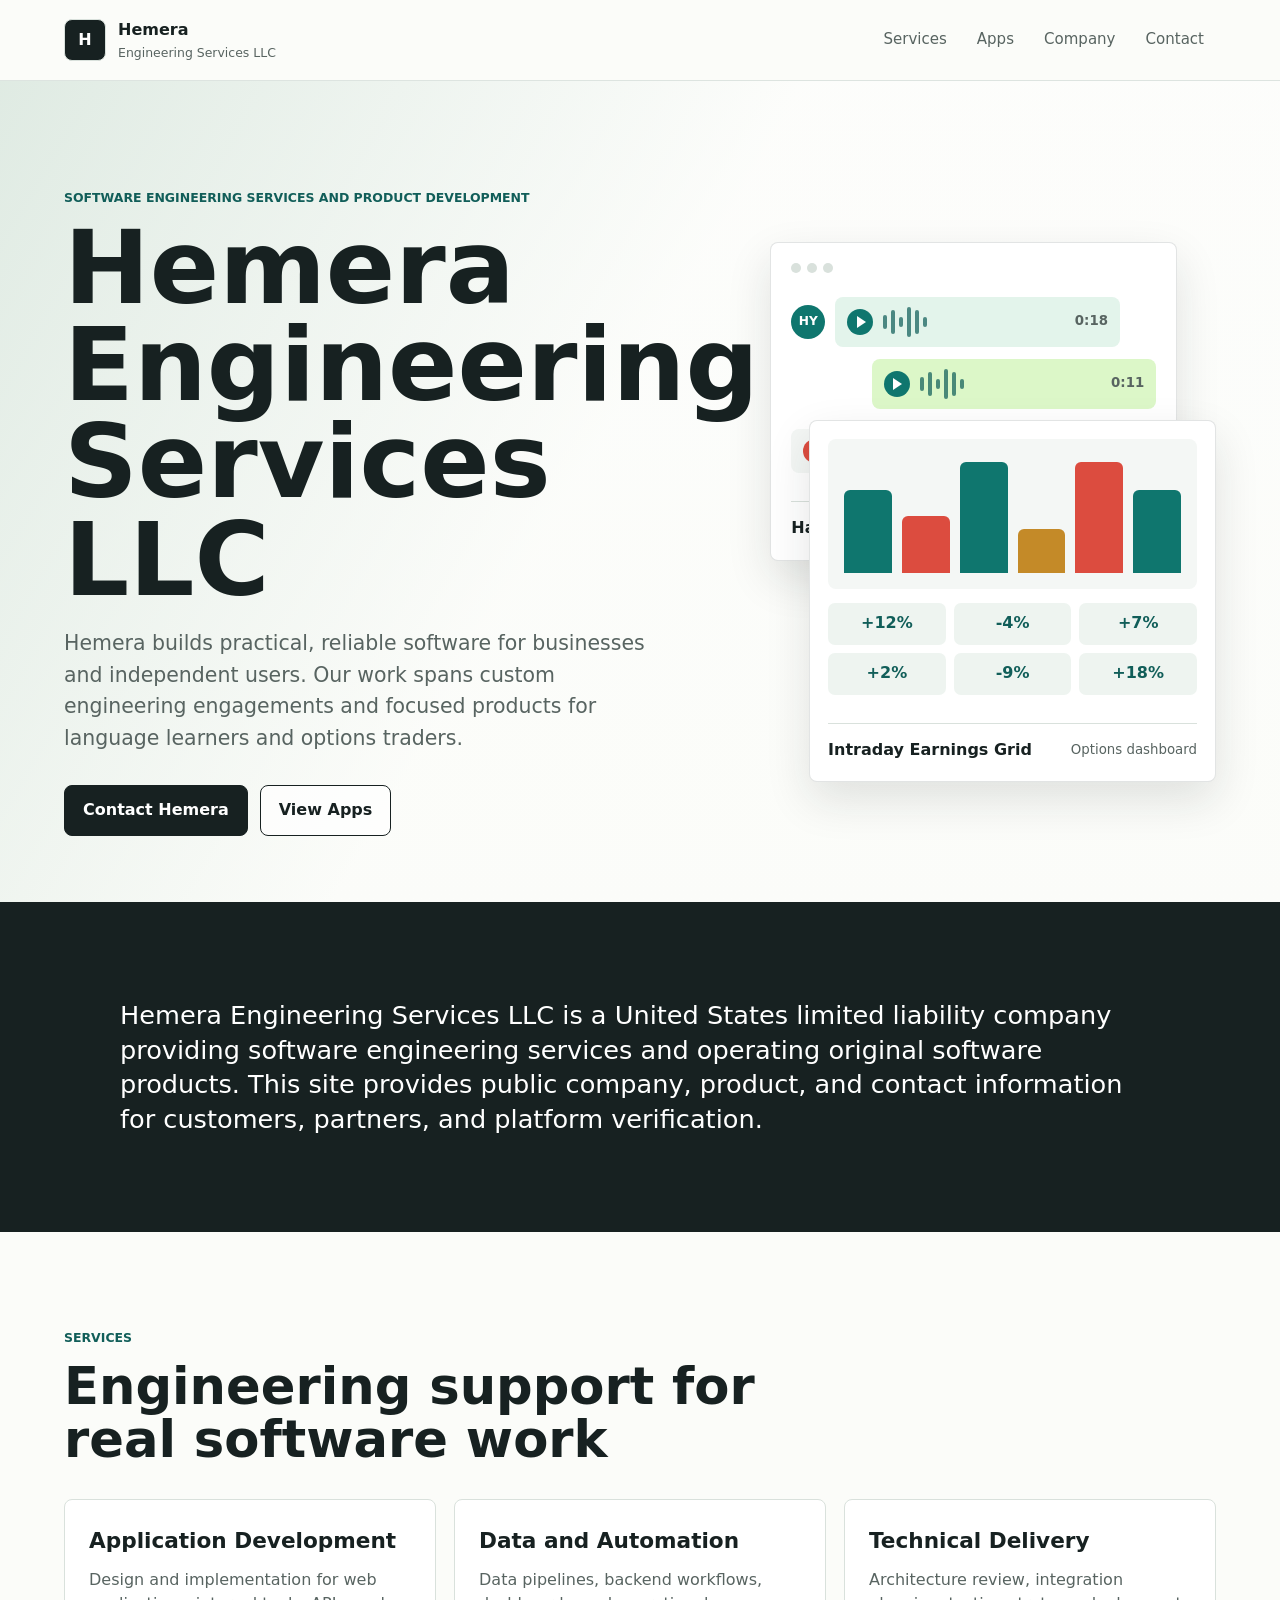
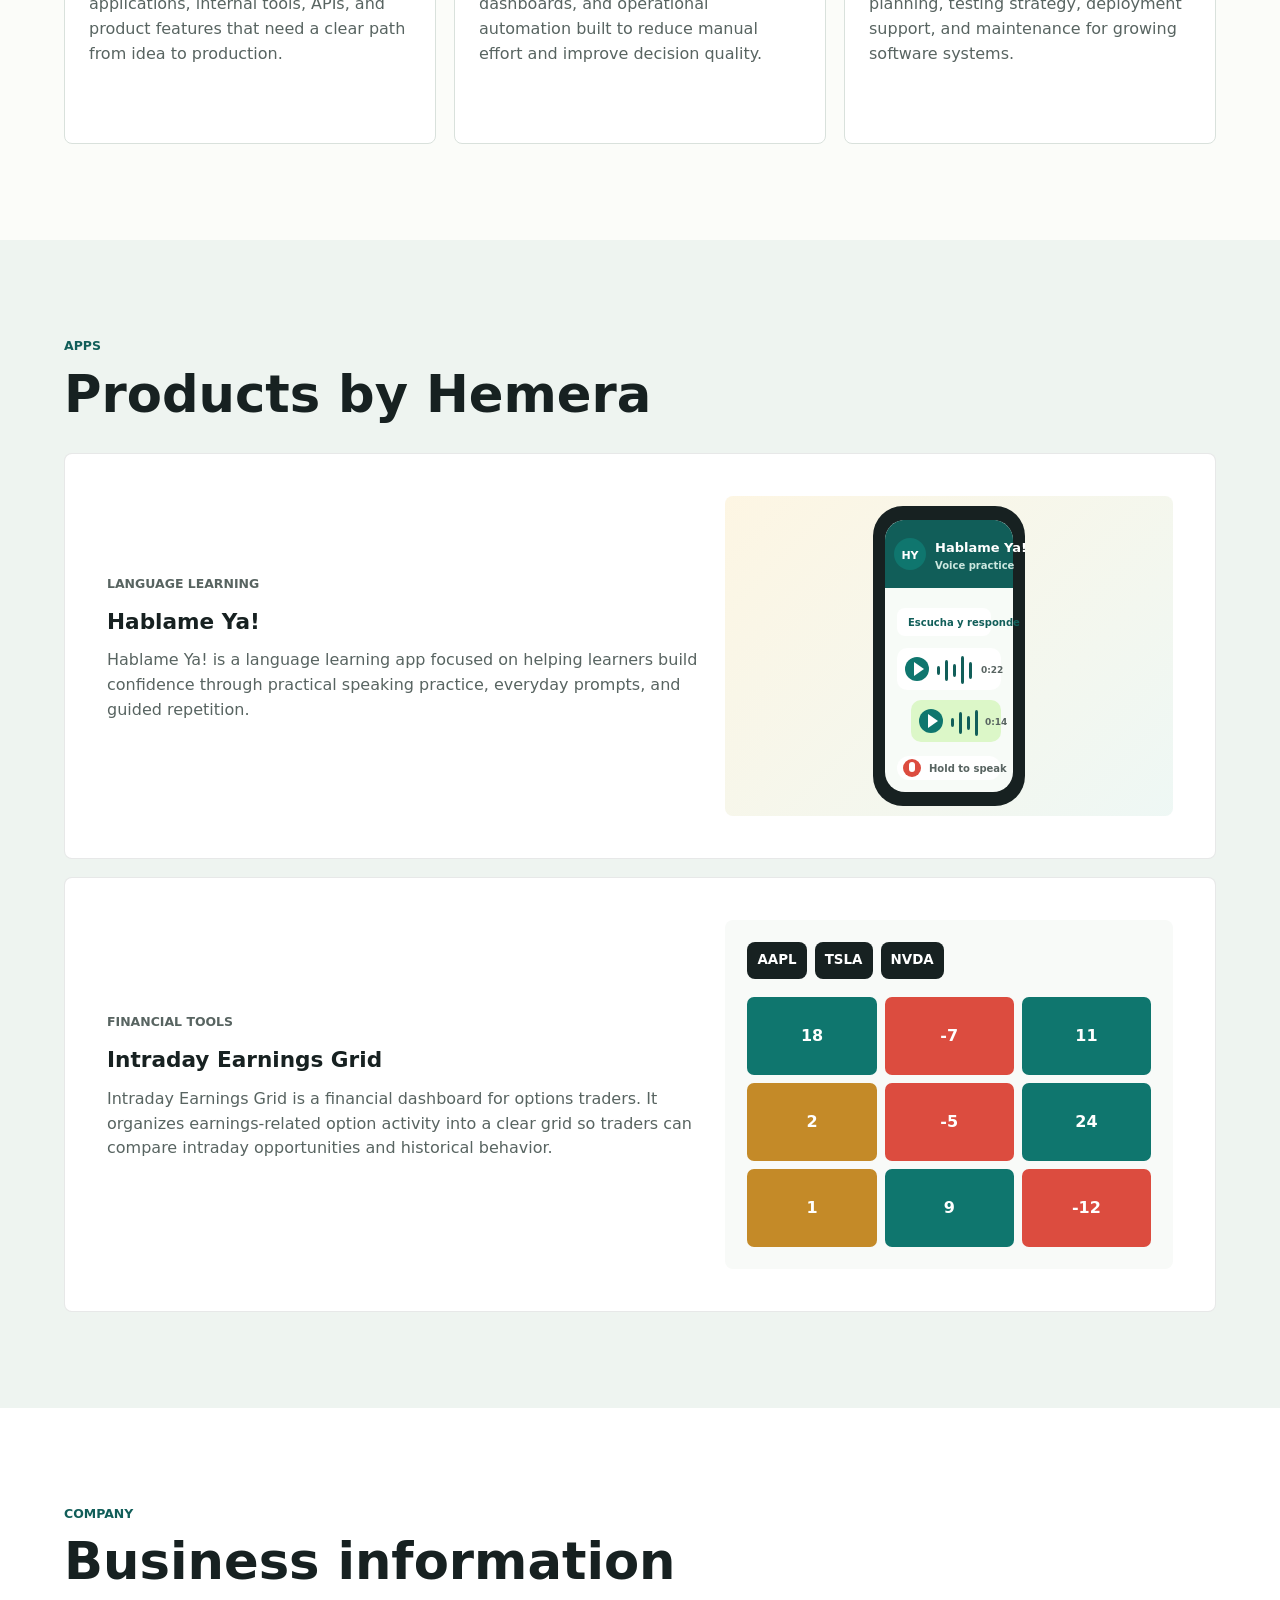
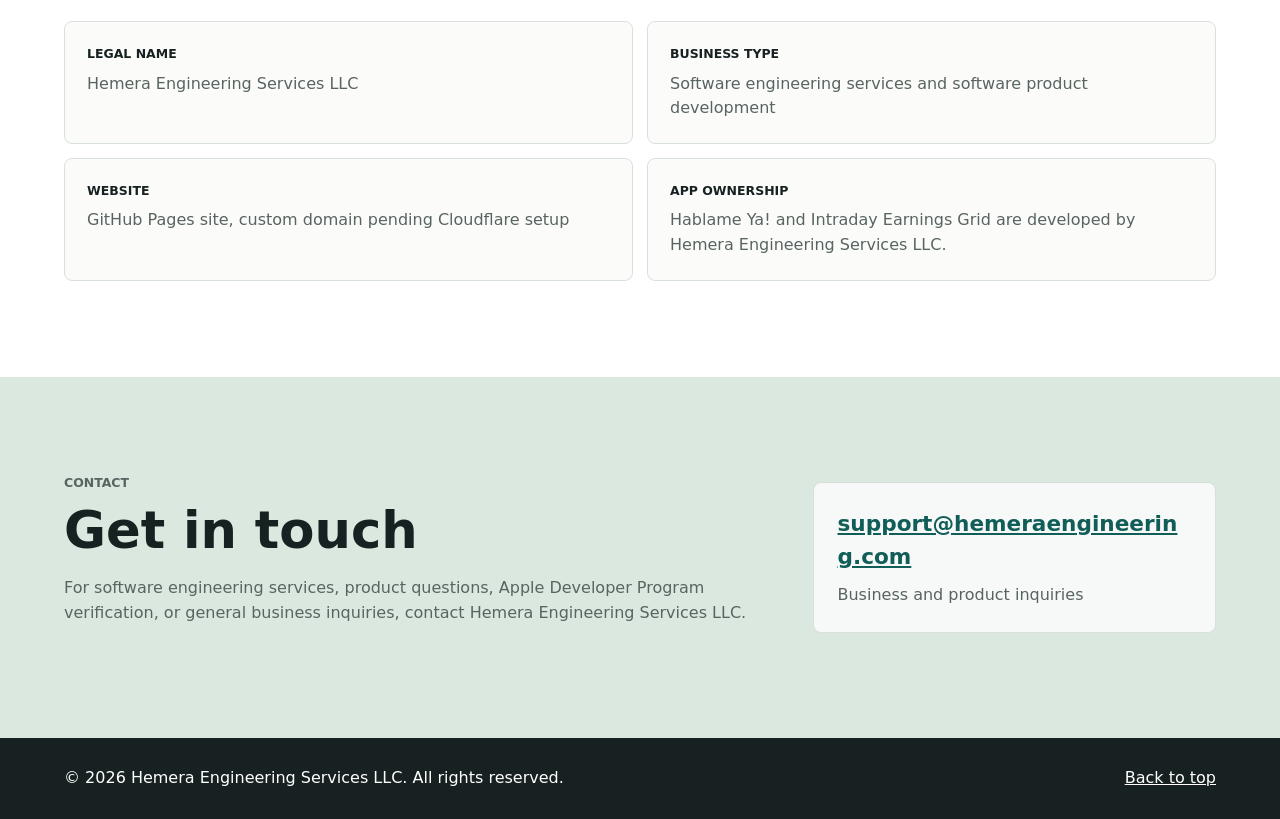
==== index.html @ 2da318c4 "svg" ====
<!doctype html>
<html lang="en">
  <head>
    <meta charset="utf-8">
    <meta name="viewport" content="width=device-width, initial-scale=1">
    <title>Hemera Engineering Services LLC</title>
    <meta
      name="description"
      content="Hemera Engineering Services LLC provides software engineering services and builds Hablame Ya! and Intraday Earnings Grid."
    >
    <link rel="stylesheet" href="styles.css">
  </head>
  <body>
    <header class="site-header">
      <a class="brand" href="#top" aria-label="Hemera Engineering Services LLC home">
        <span class="brand-mark" aria-hidden="true">H</span>
        <span>
          <strong>Hemera</strong>
          <small>Engineering Services LLC</small>
        </span>
      </a>
      <nav aria-label="Primary navigation">
        <a href="#services">Services</a>
        <a href="#apps">Apps</a>
        <a href="#company">Company</a>
        <a href="#contact">Contact</a>
      </nav>
    </header>

    <main id="top">
      <section class="hero" aria-labelledby="hero-title">
        <div class="hero-copy">
          <p class="eyebrow">Software engineering services and product development</p>
          <h1 id="hero-title">Hemera Engineering Services LLC</h1>
          <p class="hero-lede">
            Hemera builds practical, reliable software for businesses and independent users.
            Our work spans custom engineering engagements and focused products for language
            learners and options traders.
          </p>
          <div class="hero-actions">
            <a class="button primary" href="#contact">Contact Hemera</a>
            <a class="button secondary" href="#apps">View Apps</a>
          </div>
        </div>

        <div class="hero-visual" aria-label="Product interface previews">
          <div class="device language-preview">
            <div class="device-bar">
              <span></span>
              <span></span>
              <span></span>
            </div>
            <div class="voice-thread">
              <div class="voice-row coach">
                <span class="avatar">HY</span>
                <div class="voice-bubble">
                  <span class="play-dot"></span>
                  <span class="waveform">
                    <i></i><i></i><i></i><i></i><i></i><i></i>
                  </span>
                  <small>0:18</small>
                </div>
              </div>
              <div class="voice-row learner">
                <div class="voice-bubble">
                  <span class="play-dot"></span>
                  <span class="waveform">
                    <i></i><i></i><i></i><i></i><i></i><i></i>
                  </span>
                  <small>0:11</small>
                </div>
              </div>
              <div class="recording-bar">
                <span class="mic-dot"></span>
                <span>Practicing response</span>
                <strong>00:07</strong>
              </div>
            </div>
            <div class="progress-strip">
              <strong>Hablame Ya!</strong>
              <small>Spanish speaking practice</small>
            </div>
          </div>
          <div class="device market-preview">
            <div class="chart-grid">
              <span class="up"></span>
              <span class="down"></span>
              <span class="up tall"></span>
              <span class="flat"></span>
              <span class="down tall"></span>
              <span class="up"></span>
            </div>
            <div class="matrix">
              <span>+12%</span>
              <span>-4%</span>
              <span>+7%</span>
              <span>+2%</span>
              <span>-9%</span>
              <span>+18%</span>
            </div>
            <div class="progress-strip">
              <strong>Intraday Earnings Grid</strong>
              <small>Options dashboard</small>
            </div>
          </div>
        </div>
      </section>

      <section class="section intro-band" aria-label="Company summary">
        <p>
          Hemera Engineering Services LLC is a United States limited liability company
          providing software engineering services and operating original software products.
          This site provides public company, product, and contact information for customers,
          partners, and platform verification.
        </p>
      </section>

      <section class="section" id="services" aria-labelledby="services-title">
        <div class="section-heading">
          <p class="eyebrow">Services</p>
          <h2 id="services-title">Engineering support for real software work</h2>
        </div>
        <div class="service-grid">
          <article>
            <h3>Application Development</h3>
            <p>
              Design and implementation for web applications, internal tools, APIs, and
              product features that need a clear path from idea to production.
            </p>
          </article>
          <article>
            <h3>Data and Automation</h3>
            <p>
              Data pipelines, backend workflows, dashboards, and operational automation
              built to reduce manual effort and improve decision quality.
            </p>
          </article>
          <article>
            <h3>Technical Delivery</h3>
            <p>
              Architecture review, integration planning, testing strategy, deployment
              support, and maintenance for growing software systems.
            </p>
          </article>
        </div>
      </section>

      <section class="section apps-section" id="apps" aria-labelledby="apps-title">
        <div class="section-heading">
          <p class="eyebrow">Apps</p>
          <h2 id="apps-title">Products by Hemera</h2>
        </div>

        <div class="app-list">
          <article class="app-panel">
            <div>
              <p class="app-kicker">Language Learning</p>
              <h3>Hablame Ya!</h3>
              <p>
                Hablame Ya! is a language learning app focused on helping learners build
                confidence through practical speaking practice, everyday prompts, and
                guided repetition.
              </p>
            </div>
            <div class="app-shot language-shot" aria-hidden="true">
              <svg class="voice-chat-illustration" viewBox="0 0 260 320" aria-hidden="true">
                <rect x="54" y="10" width="152" height="300" rx="30" fill="#172121"></rect>
                <rect x="66" y="24" width="128" height="272" rx="20" fill="#f7fbf7"></rect>
                <path d="M66 44c0-11 9-20 20-20h88c11 0 20 9 20 20v48H66V44z" fill="#115e59"></path>
                <circle cx="91" cy="58" r="16" fill="#0f766e"></circle>
                <text x="91" y="63" text-anchor="middle" fill="#fff" font-size="11" font-weight="800">HY</text>
                <text x="116" y="56" fill="#fff" font-size="13" font-weight="800">Hablame Ya!</text>
                <text x="116" y="73" fill="#cce7df" font-size="10" font-weight="700">Voice practice</text>

                <rect x="78" y="112" width="94" height="28" rx="8" fill="#fff"></rect>
                <text x="89" y="130" fill="#115e59" font-size="10" font-weight="800">Escucha y responde</text>

                <rect x="78" y="152" width="104" height="42" rx="10" fill="#fff"></rect>
                <circle cx="98" cy="173" r="12" fill="#0f766e"></circle>
                <path d="M95 166l10 7-10 7z" fill="#fff"></path>
                <rect x="118" y="170" width="3" height="9" rx="2" fill="#115e59"></rect>
                <rect x="126" y="164" width="3" height="21" rx="2" fill="#115e59"></rect>
                <rect x="134" y="168" width="3" height="13" rx="2" fill="#115e59"></rect>
                <rect x="142" y="160" width="3" height="28" rx="2" fill="#115e59"></rect>
                <rect x="150" y="166" width="3" height="17" rx="2" fill="#115e59"></rect>
                <text x="162" y="177" fill="#586461" font-size="9" font-weight="800">0:22</text>

                <rect x="92" y="204" width="90" height="42" rx="10" fill="#dcf7c8"></rect>
                <circle cx="112" cy="225" r="12" fill="#0f766e"></circle>
                <path d="M109 218l10 7-10 7z" fill="#fff"></path>
                <rect x="132" y="222" width="3" height="9" rx="2" fill="#115e59"></rect>
                <rect x="140" y="216" width="3" height="22" rx="2" fill="#115e59"></rect>
                <rect x="148" y="220" width="3" height="14" rx="2" fill="#115e59"></rect>
                <rect x="156" y="214" width="3" height="26" rx="2" fill="#115e59"></rect>
                <text x="166" y="229" fill="#586461" font-size="9" font-weight="800">0:14</text>

                <rect x="78" y="260" width="104" height="24" rx="12" fill="#fff"></rect>
                <circle cx="93" cy="272" r="9" fill="#dc4c3f"></circle>
                <rect x="90" y="266" width="6" height="10" rx="3" fill="#fff"></rect>
                <text x="110" y="276" fill="#586461" font-size="10" font-weight="800">Hold to speak</text>
              </svg>
            </div>
          </article>

          <article class="app-panel">
            <div>
              <p class="app-kicker">Financial Tools</p>
              <h3>Intraday Earnings Grid</h3>
              <p>
                Intraday Earnings Grid is a financial dashboard for options traders. It
                organizes earnings-related option activity into a clear grid so traders can
                compare intraday opportunities and historical behavior.
              </p>
            </div>
            <div class="app-shot dashboard-shot" aria-hidden="true">
              <div class="dash-toolbar">
                <span>AAPL</span>
                <span>TSLA</span>
                <span>NVDA</span>
              </div>
              <div class="heatmap">
                <span class="gain">18</span>
                <span class="loss">-7</span>
                <span class="gain">11</span>
                <span class="flat">2</span>
                <span class="loss">-5</span>
                <span class="gain">24</span>
                <span class="flat">1</span>
                <span class="gain">9</span>
                <span class="loss">-12</span>
              </div>
            </div>
          </article>
        </div>
      </section>

      <section class="section company-section" id="company" aria-labelledby="company-title">
        <div class="section-heading">
          <p class="eyebrow">Company</p>
          <h2 id="company-title">Business information</h2>
        </div>
        <dl class="company-facts">
          <div>
            <dt>Legal name</dt>
            <dd>Hemera Engineering Services LLC</dd>
          </div>
          <div>
            <dt>Business type</dt>
            <dd>Software engineering services and software product development</dd>
          </div>
          <div>
            <dt>Website</dt>
            <dd>GitHub Pages site, custom domain pending Cloudflare setup</dd>
          </div>
          <div>
            <dt>App ownership</dt>
            <dd>Hablame Ya! and Intraday Earnings Grid are developed by Hemera Engineering Services LLC.</dd>
          </div>
        </dl>
      </section>

      <section class="section contact-section" id="contact" aria-labelledby="contact-title">
        <div>
          <p class="eyebrow">Contact</p>
          <h2 id="contact-title">Get in touch</h2>
          <p>
            For software engineering services, product questions, Apple Developer Program
            verification, or general business inquiries, contact Hemera Engineering Services LLC.
          </p>
        </div>
        <address>
          <a href="mailto:support@hemeraengineering.com">support@hemeraengineering.com</a>
          <span>Business and product inquiries</span>
        </address>
      </section>
    </main>

    <footer class="site-footer">
      <p>&copy; <span id="year">2026</span> Hemera Engineering Services LLC. All rights reserved.</p>
      <a href="#top">Back to top</a>
    </footer>
  </body>
</html>
---- styles.css ----
:root {
  color-scheme: light;
  --ink: #172121;
  --muted: #586461;
  --line: #d9e1dc;
  --paper: #fbfcf9;
  --panel: #ffffff;
  --sage: #dbe8df;
  --teal: #0f766e;
  --teal-dark: #115e59;
  --gold: #c48a28;
  --red: #dc4c3f;
  --shadow: 0 18px 45px rgba(23, 33, 33, 0.12);
}

* {
  box-sizing: border-box;
}

html {
  scroll-behavior: smooth;
}

body {
  margin: 0;
  background: var(--paper);
  color: var(--ink);
  font-family:
    Inter, ui-sans-serif, system-ui, -apple-system, BlinkMacSystemFont, "Segoe UI",
    sans-serif;
  line-height: 1.55;
}

a {
  color: inherit;
}

.site-header {
  position: sticky;
  top: 0;
  z-index: 10;
  display: flex;
  align-items: center;
  justify-content: space-between;
  gap: 24px;
  padding: 18px clamp(20px, 5vw, 72px);
  border-bottom: 1px solid rgba(217, 225, 220, 0.85);
  background: rgba(251, 252, 249, 0.92);
  backdrop-filter: blur(18px);
}

.brand {
  display: inline-flex;
  align-items: center;
  gap: 12px;
  min-width: 220px;
  text-decoration: none;
}

.brand-mark {
  display: grid;
  width: 42px;
  height: 42px;
  place-items: center;
  border: 1px solid var(--line);
  border-radius: 8px;
  background: var(--ink);
  color: #fff;
  font-weight: 800;
}

.brand strong,
.brand small {
  display: block;
}

.brand small {
  color: var(--muted);
  font-size: 0.78rem;
}

nav {
  display: flex;
  flex-wrap: wrap;
  justify-content: flex-end;
  gap: 6px;
}

nav a {
  min-height: 38px;
  padding: 8px 12px;
  border-radius: 8px;
  color: var(--muted);
  font-size: 0.94rem;
  text-decoration: none;
}

nav a:hover {
  background: var(--sage);
  color: var(--ink);
}

.hero {
  display: grid;
  grid-template-columns: minmax(0, 1fr) minmax(320px, 0.82fr);
  align-items: center;
  gap: clamp(32px, 6vw, 82px);
  min-height: calc(100vh - 79px);
  padding: clamp(48px, 8vw, 96px) clamp(20px, 5vw, 72px) 56px;
  background:
    linear-gradient(120deg, rgba(219, 232, 223, 0.88), rgba(251, 252, 249, 0.65) 46%),
    linear-gradient(180deg, #fff, var(--paper));
}

.hero-copy {
  max-width: 760px;
}

.eyebrow,
.app-kicker {
  margin: 0 0 12px;
  color: var(--teal-dark);
  font-size: 0.78rem;
  font-weight: 800;
  letter-spacing: 0;
  text-transform: uppercase;
}

h1,
h2,
h3,
p {
  margin-top: 0;
}

h1 {
  max-width: 780px;
  margin-bottom: 20px;
  font-size: clamp(3rem, 8vw, 6.8rem);
  line-height: 0.95;
  letter-spacing: 0;
}

h2 {
  margin-bottom: 18px;
  font-size: clamp(2rem, 4vw, 3.4rem);
  line-height: 1.05;
  letter-spacing: 0;
}

h3 {
  margin-bottom: 10px;
  font-size: 1.35rem;
}

.hero-lede {
  max-width: 680px;
  color: var(--muted);
  font-size: clamp(1.06rem, 2vw, 1.28rem);
}

.hero-actions {
  display: flex;
  flex-wrap: wrap;
  gap: 12px;
  margin-top: 30px;
}

.button {
  display: inline-flex;
  align-items: center;
  justify-content: center;
  min-height: 48px;
  padding: 12px 18px;
  border: 1px solid var(--ink);
  border-radius: 8px;
  font-weight: 800;
  text-decoration: none;
}

.button.primary {
  background: var(--ink);
  color: #fff;
}

.button.secondary {
  background: rgba(255, 255, 255, 0.72);
}

.hero-visual {
  position: relative;
  min-height: 540px;
}

.device {
  position: absolute;
  width: min(84%, 440px);
  border: 1px solid rgba(23, 33, 33, 0.12);
  border-radius: 8px;
  background: var(--panel);
  box-shadow: var(--shadow);
}

.language-preview {
  top: 0;
  right: 8%;
  padding: 20px;
}

.market-preview {
  right: 0;
  bottom: 0;
  padding: 18px;
}

.device-bar {
  display: flex;
  gap: 6px;
  margin-bottom: 24px;
}

.device-bar span {
  width: 10px;
  height: 10px;
  border-radius: 50%;
  background: var(--line);
}

.voice-thread {
  display: grid;
  gap: 12px;
}

.voice-row {
  display: flex;
  align-items: center;
  gap: 10px;
}

.voice-row.learner {
  justify-content: flex-end;
}

.avatar {
  display: grid;
  flex: 0 0 auto;
  width: 34px;
  height: 34px;
  place-items: center;
  border-radius: 50%;
  background: var(--teal);
  color: #fff;
  font-size: 0.76rem;
  font-weight: 900;
}

.voice-bubble {
  display: flex;
  align-items: center;
  gap: 10px;
  width: min(78%, 300px);
  min-height: 48px;
  padding: 10px 12px;
  border-radius: 8px;
  background: #e3f4eb;
  color: var(--teal-dark);
}

.voice-row.learner .voice-bubble {
  background: #dcf7c8;
}

.play-dot,
.mic-dot {
  display: grid;
  flex: 0 0 auto;
  width: 26px;
  height: 26px;
  place-items: center;
  border-radius: 50%;
  background: var(--teal);
}

.play-dot::before {
  width: 0;
  height: 0;
  margin-left: 2px;
  border-top: 6px solid transparent;
  border-bottom: 6px solid transparent;
  border-left: 9px solid #fff;
  content: "";
}

.waveform {
  display: flex;
  flex: 1;
  align-items: center;
  gap: 4px;
  min-width: 86px;
}

.waveform i {
  width: 4px;
  height: 14px;
  border-radius: 999px;
  background: currentColor;
  opacity: 0.72;
}

.waveform i:nth-child(2),
.waveform i:nth-child(5) {
  height: 24px;
}

.waveform i:nth-child(3),
.waveform i:nth-child(6) {
  height: 10px;
}

.waveform i:nth-child(4),
.waveform i:nth-child(7) {
  height: 30px;
}

.voice-bubble small {
  color: var(--muted);
  font-weight: 800;
}

.recording-bar {
  display: flex;
  align-items: center;
  gap: 10px;
  min-height: 44px;
  margin-top: 8px;
  padding: 9px 12px;
  border-radius: 8px;
  background: #f4f7f5;
  color: var(--muted);
  font-weight: 800;
}

.recording-bar strong {
  margin-left: auto;
  color: var(--ink);
}

.mic-dot {
  width: 24px;
  height: 24px;
  background: var(--red);
}

.mic-dot::before {
  width: 8px;
  height: 12px;
  border-radius: 999px;
  background: #fff;
  content: "";
}

.progress-strip {
  display: flex;
  align-items: center;
  justify-content: space-between;
  gap: 16px;
  margin-top: 28px;
  padding-top: 14px;
  border-top: 1px solid var(--line);
}

.progress-strip small {
  color: var(--muted);
  text-align: right;
}

.chart-grid {
  display: grid;
  grid-template-columns: repeat(6, 1fr);
  align-items: end;
  gap: 10px;
  height: 150px;
  padding: 16px;
  border-radius: 8px;
  background: #f4f7f5;
}

.chart-grid span {
  min-height: 44px;
  border-radius: 6px 6px 0 0;
}

.chart-grid .up {
  height: 70%;
  background: var(--teal);
}

.chart-grid .down {
  height: 48%;
  background: var(--red);
}

.chart-grid .flat {
  height: 32%;
  background: var(--gold);
}

.chart-grid .tall {
  height: 94%;
}

.matrix,
.heatmap {
  display: grid;
  grid-template-columns: repeat(3, 1fr);
  gap: 8px;
  margin-top: 14px;
}

.matrix span,
.heatmap span {
  display: grid;
  min-height: 42px;
  place-items: center;
  border-radius: 7px;
  background: #eef4f0;
  color: var(--teal-dark);
  font-weight: 800;
}

.section {
  padding: clamp(54px, 8vw, 96px) clamp(20px, 5vw, 72px);
}

.intro-band {
  background: var(--ink);
  color: #fff;
}

.intro-band p {
  max-width: 1040px;
  margin: 0 auto;
  font-size: clamp(1.2rem, 2vw, 1.75rem);
  line-height: 1.35;
}

.section-heading {
  max-width: 760px;
  margin-bottom: 32px;
}

.service-grid {
  display: grid;
  grid-template-columns: repeat(3, 1fr);
  gap: 18px;
}

.service-grid article {
  min-height: 245px;
  padding: 24px;
  border: 1px solid var(--line);
  border-radius: 8px;
  background: var(--panel);
}

.service-grid p,
.app-panel p,
.contact-section p,
.company-facts dd {
  color: var(--muted);
}

.apps-section {
  background: #eef4f0;
}

.app-list {
  display: grid;
  gap: 18px;
}

.app-panel {
  display: grid;
  grid-template-columns: minmax(0, 0.95fr) minmax(280px, 0.72fr);
  align-items: center;
  gap: 28px;
  padding: clamp(24px, 4vw, 42px);
  border: 1px solid rgba(23, 33, 33, 0.1);
  border-radius: 8px;
  background: var(--panel);
}

.app-shot {
  min-height: 320px;
  border-radius: 8px;
  background: #f8faf8;
  overflow: hidden;
}

.language-shot {
  display: flex;
  align-items: center;
  justify-content: center;
  background:
    linear-gradient(135deg, rgba(255, 244, 219, 0.72), rgba(236, 247, 244, 0.82)),
    #f8faf8;
}

.voice-chat-illustration {
  display: block;
  width: min(86%, 260px);
  height: auto;
}

.dashboard-shot {
  padding: 22px;
}

.dash-toolbar {
  display: flex;
  gap: 8px;
  margin-bottom: 18px;
}

.dash-toolbar span {
  padding: 8px 10px;
  border-radius: 8px;
  background: var(--ink);
  color: #fff;
  font-size: 0.84rem;
  font-weight: 800;
}

.heatmap {
  margin-top: 0;
  grid-template-columns: repeat(3, 1fr);
}

.heatmap span {
  min-height: 78px;
  color: #fff;
}

.heatmap .gain {
  background: var(--teal);
}

.heatmap .loss {
  background: var(--red);
}

.heatmap .flat {
  background: var(--gold);
}

.company-section {
  background: #fff;
}

.company-facts {
  display: grid;
  grid-template-columns: repeat(2, 1fr);
  gap: 14px;
  margin: 0;
}

.company-facts div {
  padding: 22px;
  border: 1px solid var(--line);
  border-radius: 8px;
  background: var(--paper);
}

.company-facts dt {
  margin-bottom: 8px;
  font-size: 0.78rem;
  font-weight: 800;
  text-transform: uppercase;
}

.company-facts dd {
  margin: 0;
}

.contact-section {
  display: grid;
  grid-template-columns: minmax(0, 1fr) minmax(280px, 0.56fr);
  gap: 28px;
  align-items: center;
  background: var(--sage);
}

address {
  display: grid;
  gap: 10px;
  padding: 24px;
  border: 1px solid rgba(23, 33, 33, 0.12);
  border-radius: 8px;
  background: rgba(255, 255, 255, 0.74);
  font-style: normal;
}

address a {
  color: var(--teal-dark);
  font-size: clamp(1.08rem, 2vw, 1.35rem);
  font-weight: 900;
  overflow-wrap: anywhere;
}

address span {
  color: var(--muted);
}

.site-footer {
  display: flex;
  justify-content: space-between;
  gap: 18px;
  padding: 28px clamp(20px, 5vw, 72px);
  background: var(--ink);
  color: #fff;
}

.site-footer p {
  margin: 0;
}

@media (max-width: 900px) {
  .hero,
  .app-panel,
  .contact-section {
    grid-template-columns: 1fr;
  }

  .site-header {
    align-items: flex-start;
    flex-direction: column;
  }

  .hero {
    min-height: auto;
  }

  .hero-visual {
    min-height: 620px;
  }

  .service-grid,
  .company-facts {
    grid-template-columns: 1fr;
  }
}

@media (max-width: 620px) {
  .site-header {
    position: static;
  }

  .brand {
    min-width: 0;
  }

  nav {
    justify-content: flex-start;
  }

  .hero-visual {
    min-height: 560px;
  }

  .device {
    width: 96%;
  }

  .language-preview {
    right: 0;
  }

  .market-preview {
    left: 0;
  }

  .progress-strip,
  .site-footer {
    align-items: flex-start;
    flex-direction: column;
  }

  .progress-strip small {
    text-align: left;
  }
}
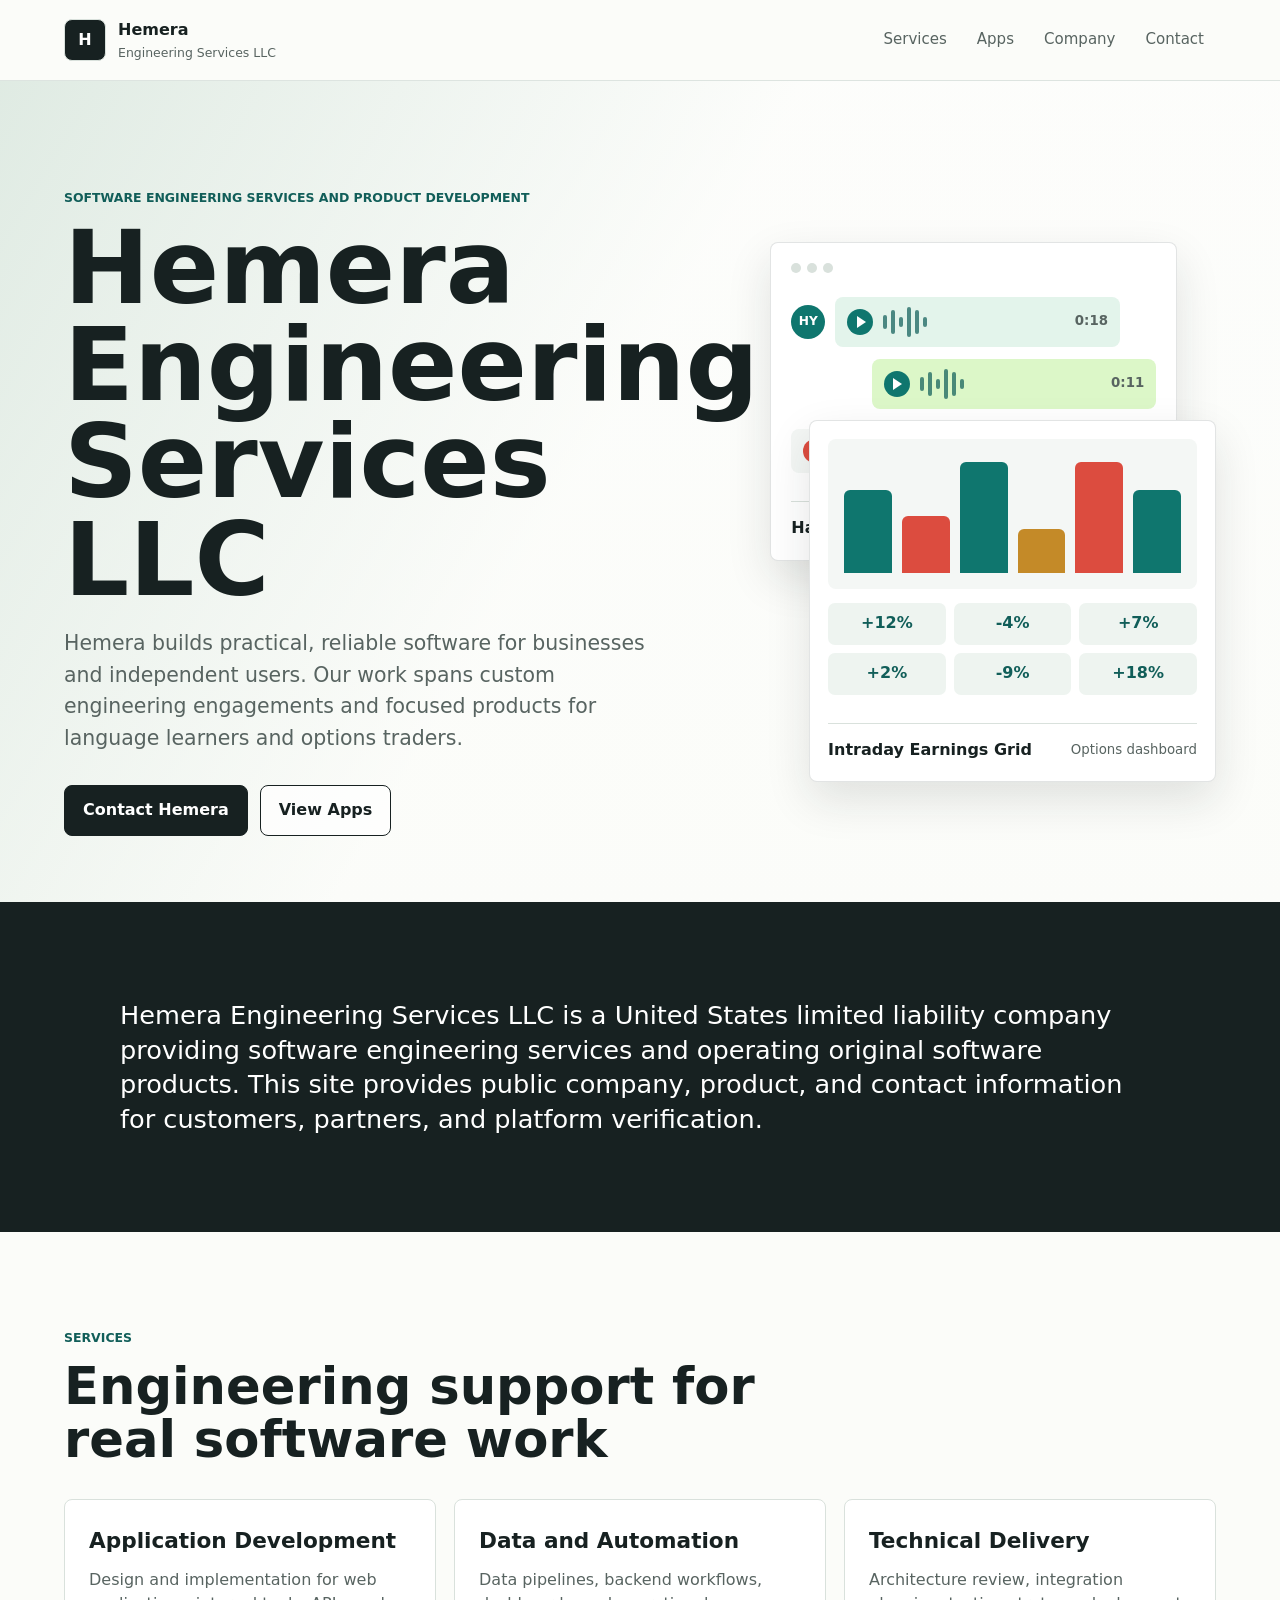
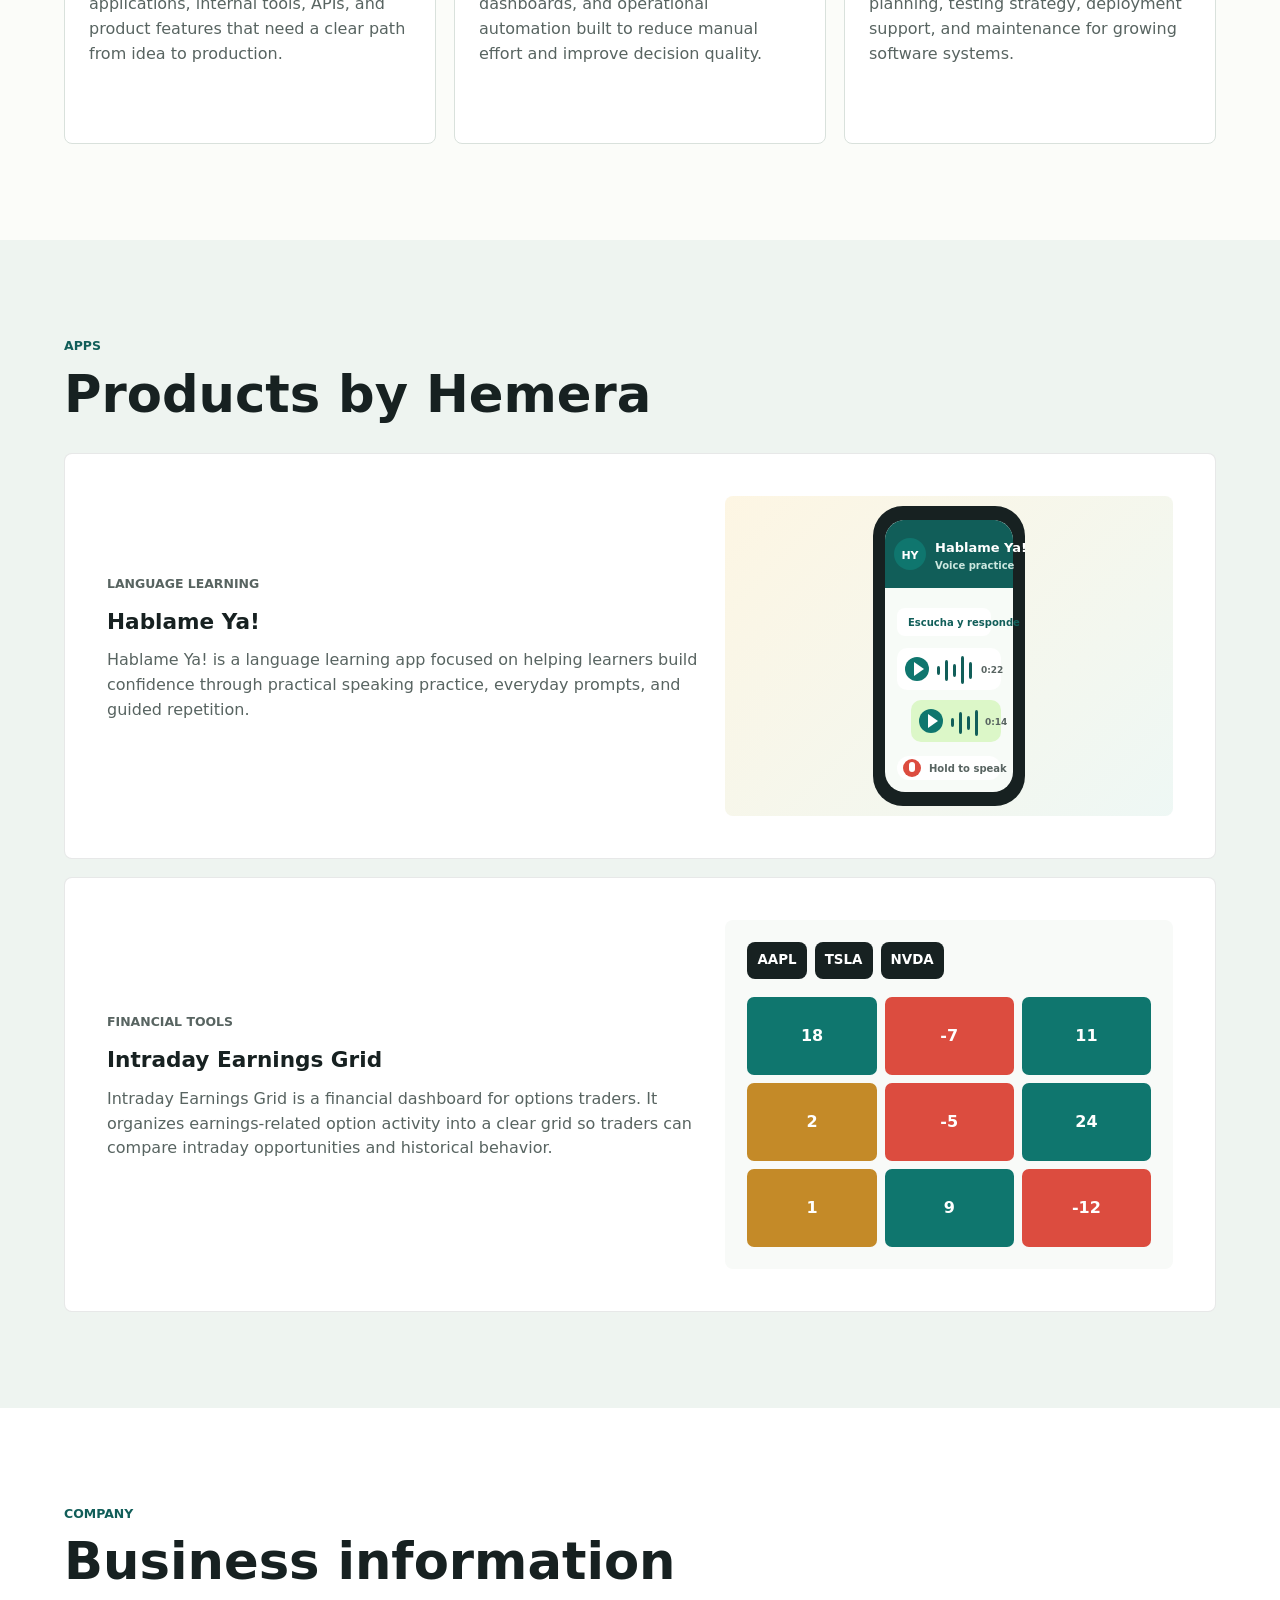
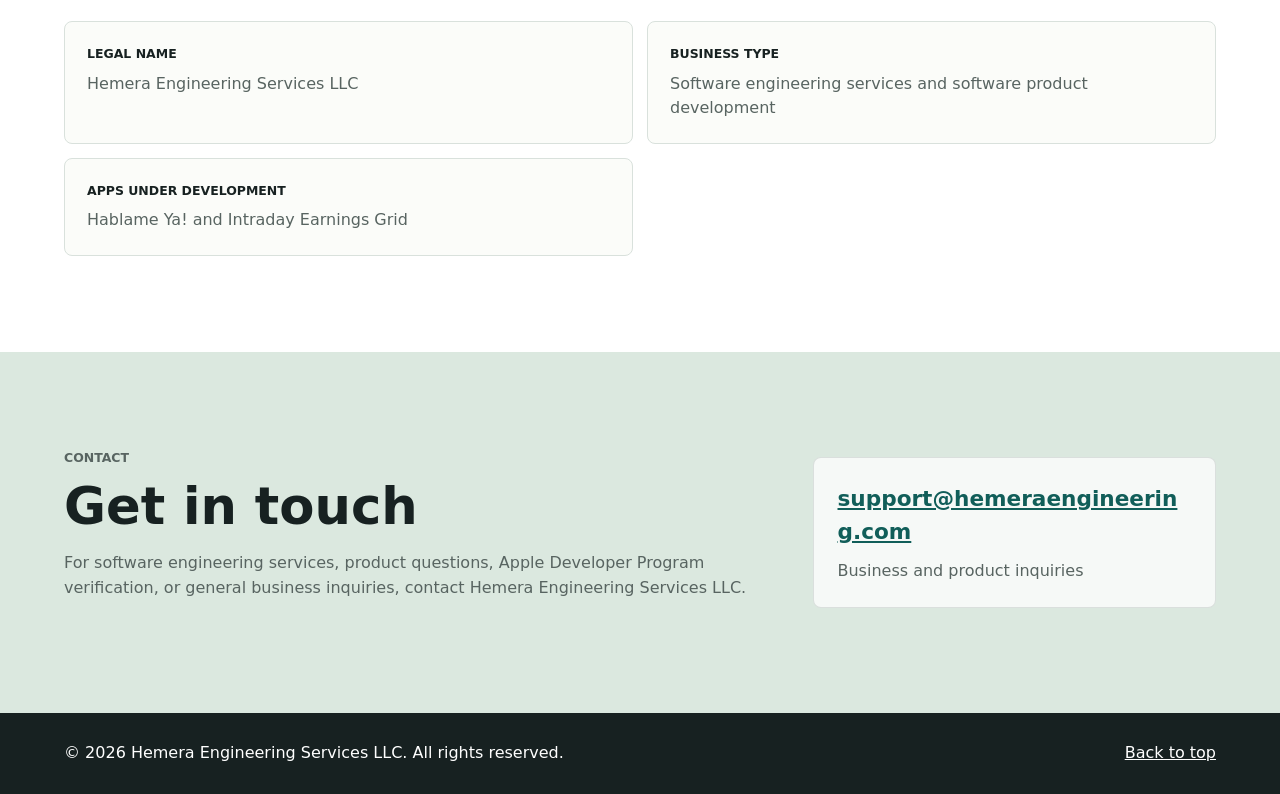
==== commit 108739f9: "business info" ====
--- a/index.html
+++ b/index.html
@@ -249,12 +249,8 @@
             <dd>Software engineering services and software product development</dd>
           </div>
           <div>
-            <dt>Website</dt>
-            <dd>GitHub Pages site, custom domain pending Cloudflare setup</dd>
-          </div>
-          <div>
-            <dt>App ownership</dt>
-            <dd>Hablame Ya! and Intraday Earnings Grid are developed by Hemera Engineering Services LLC.</dd>
+            <dt>Apps under development</dt>
+            <dd>Hablame Ya! and Intraday Earnings Grid</dd>
           </div>
         </dl>
       </section>
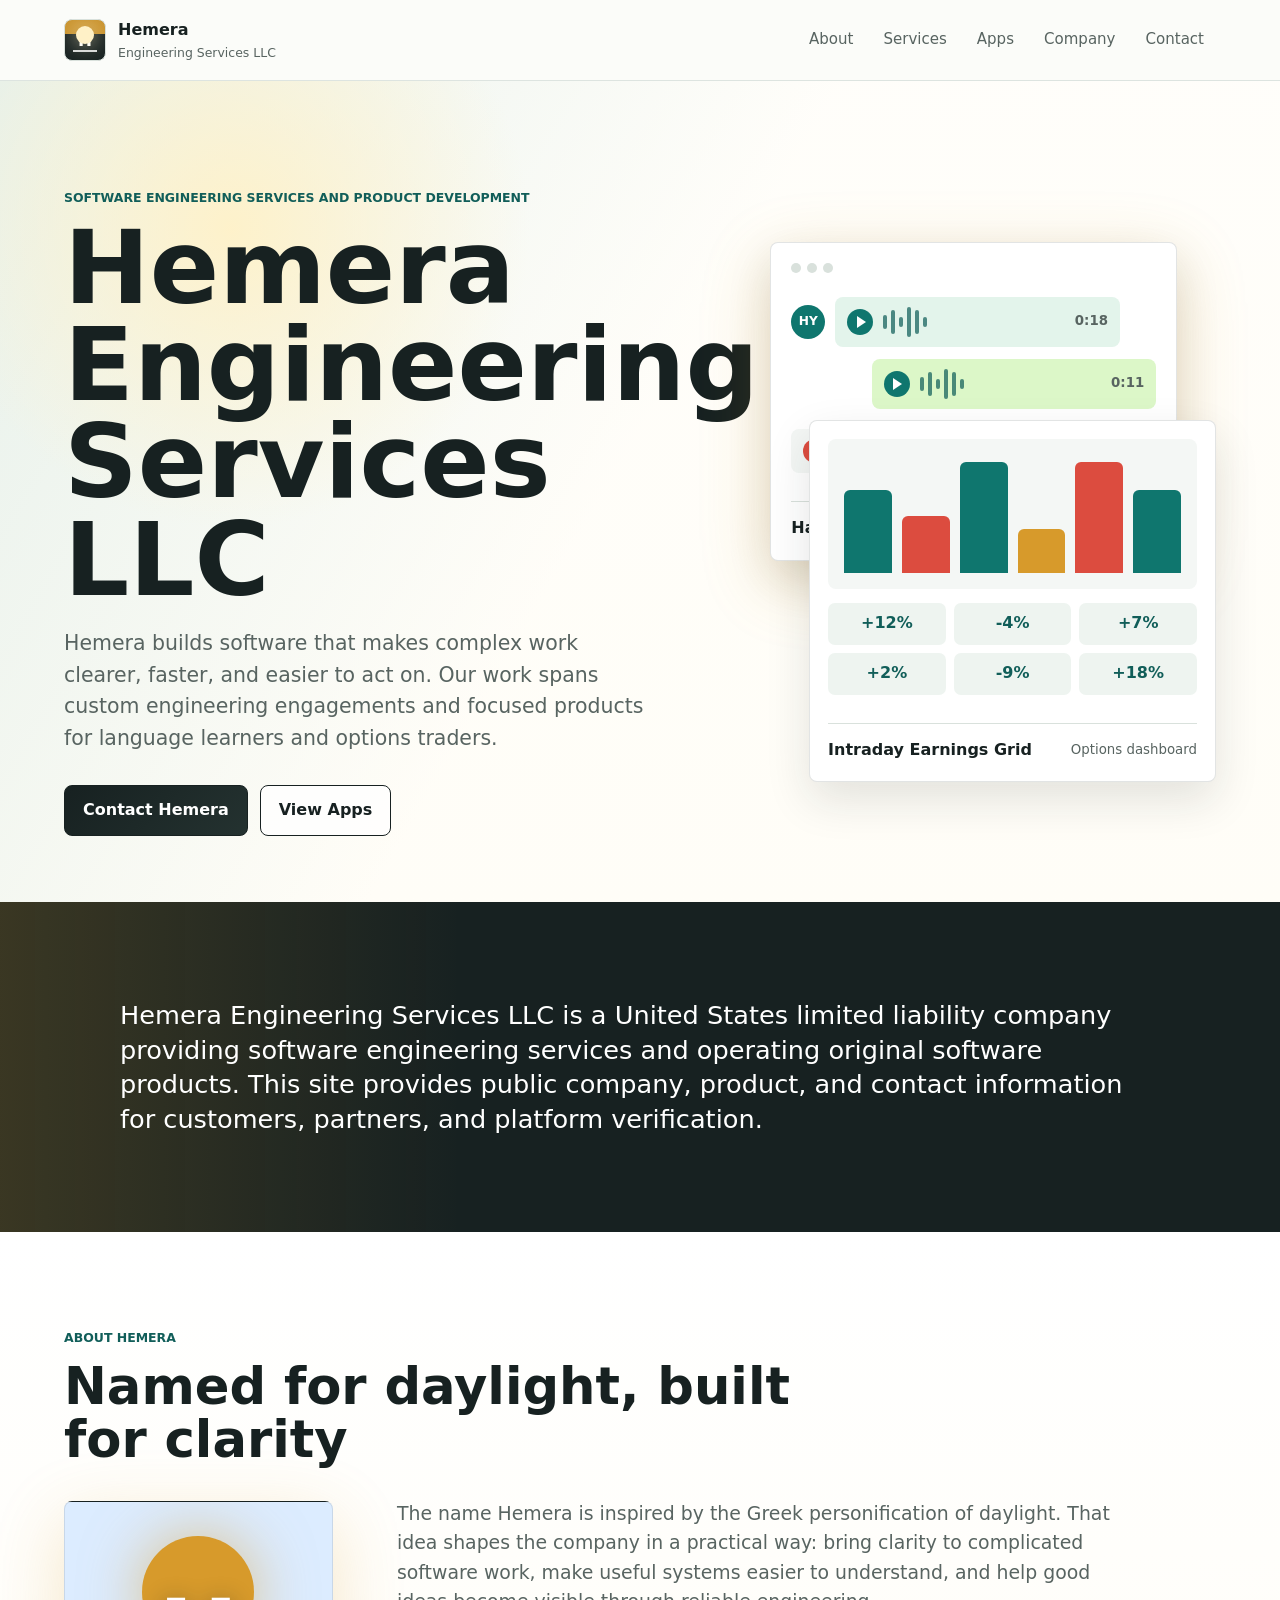
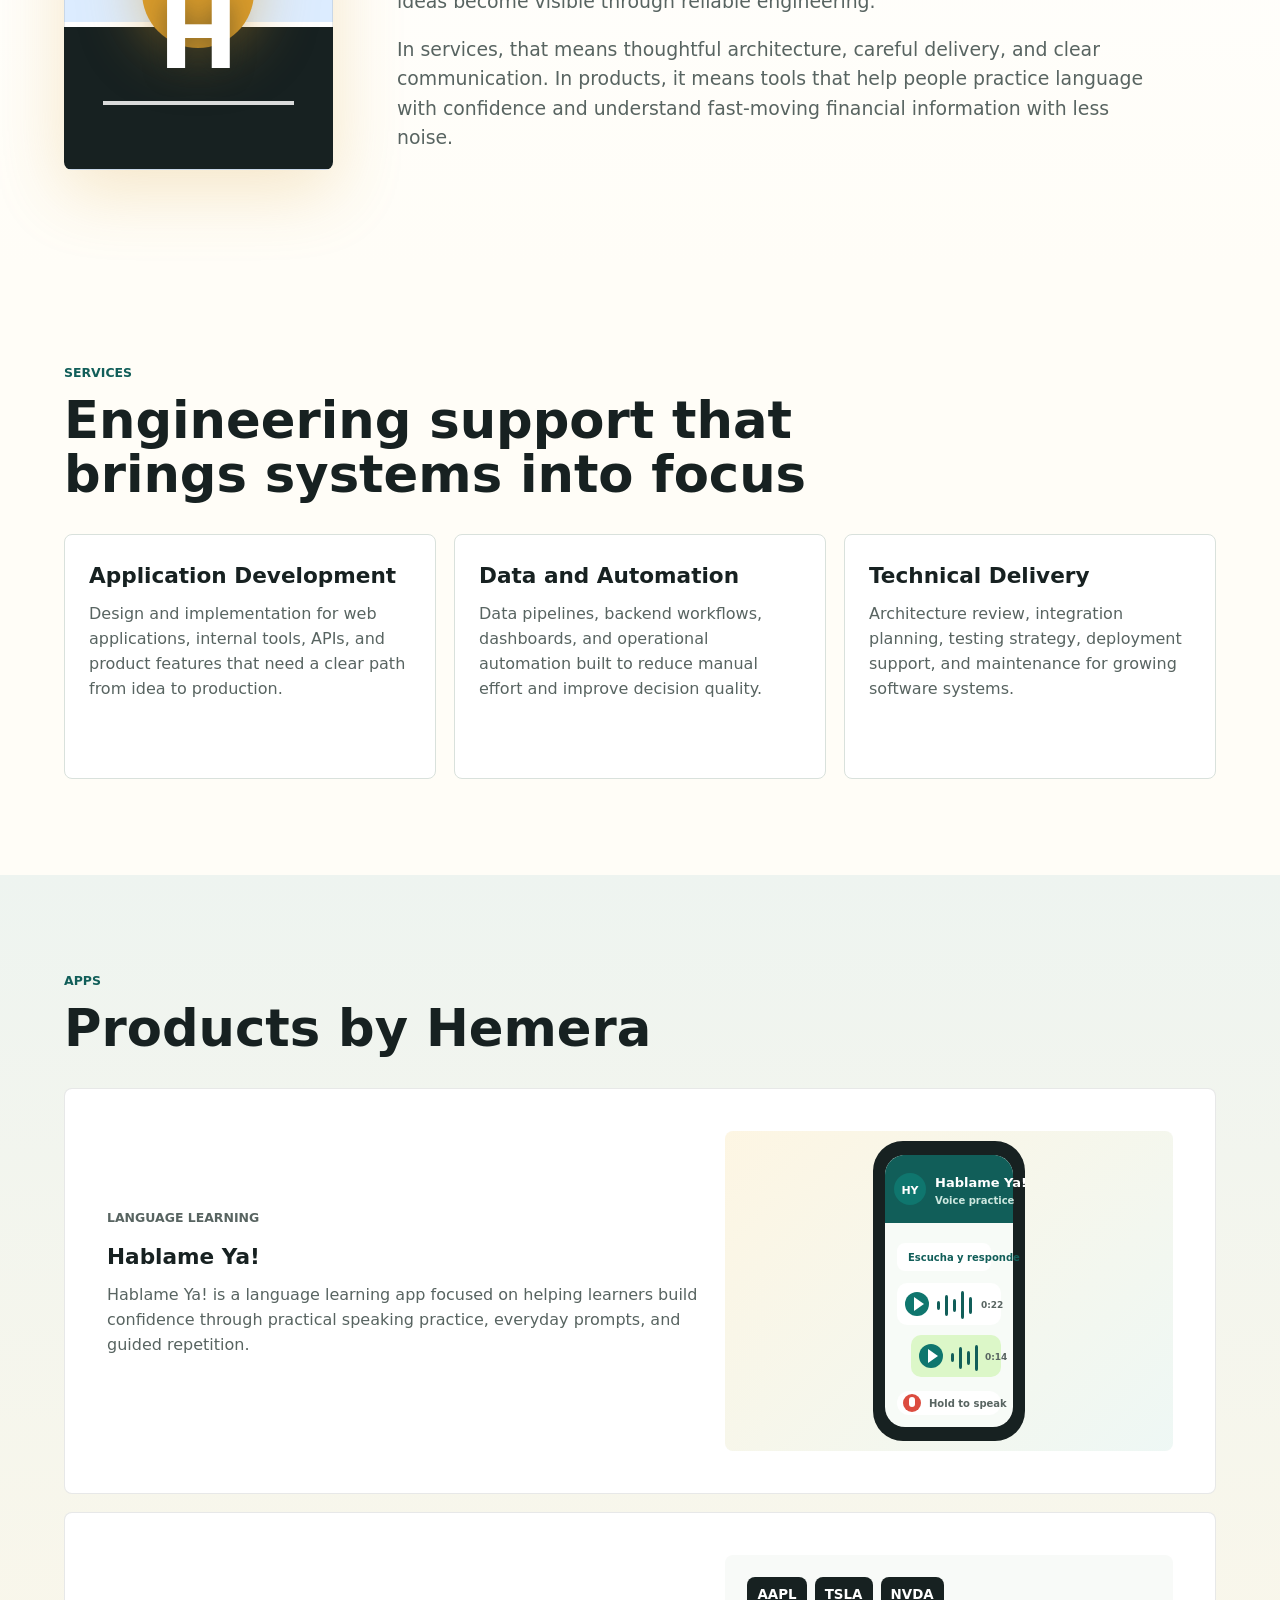
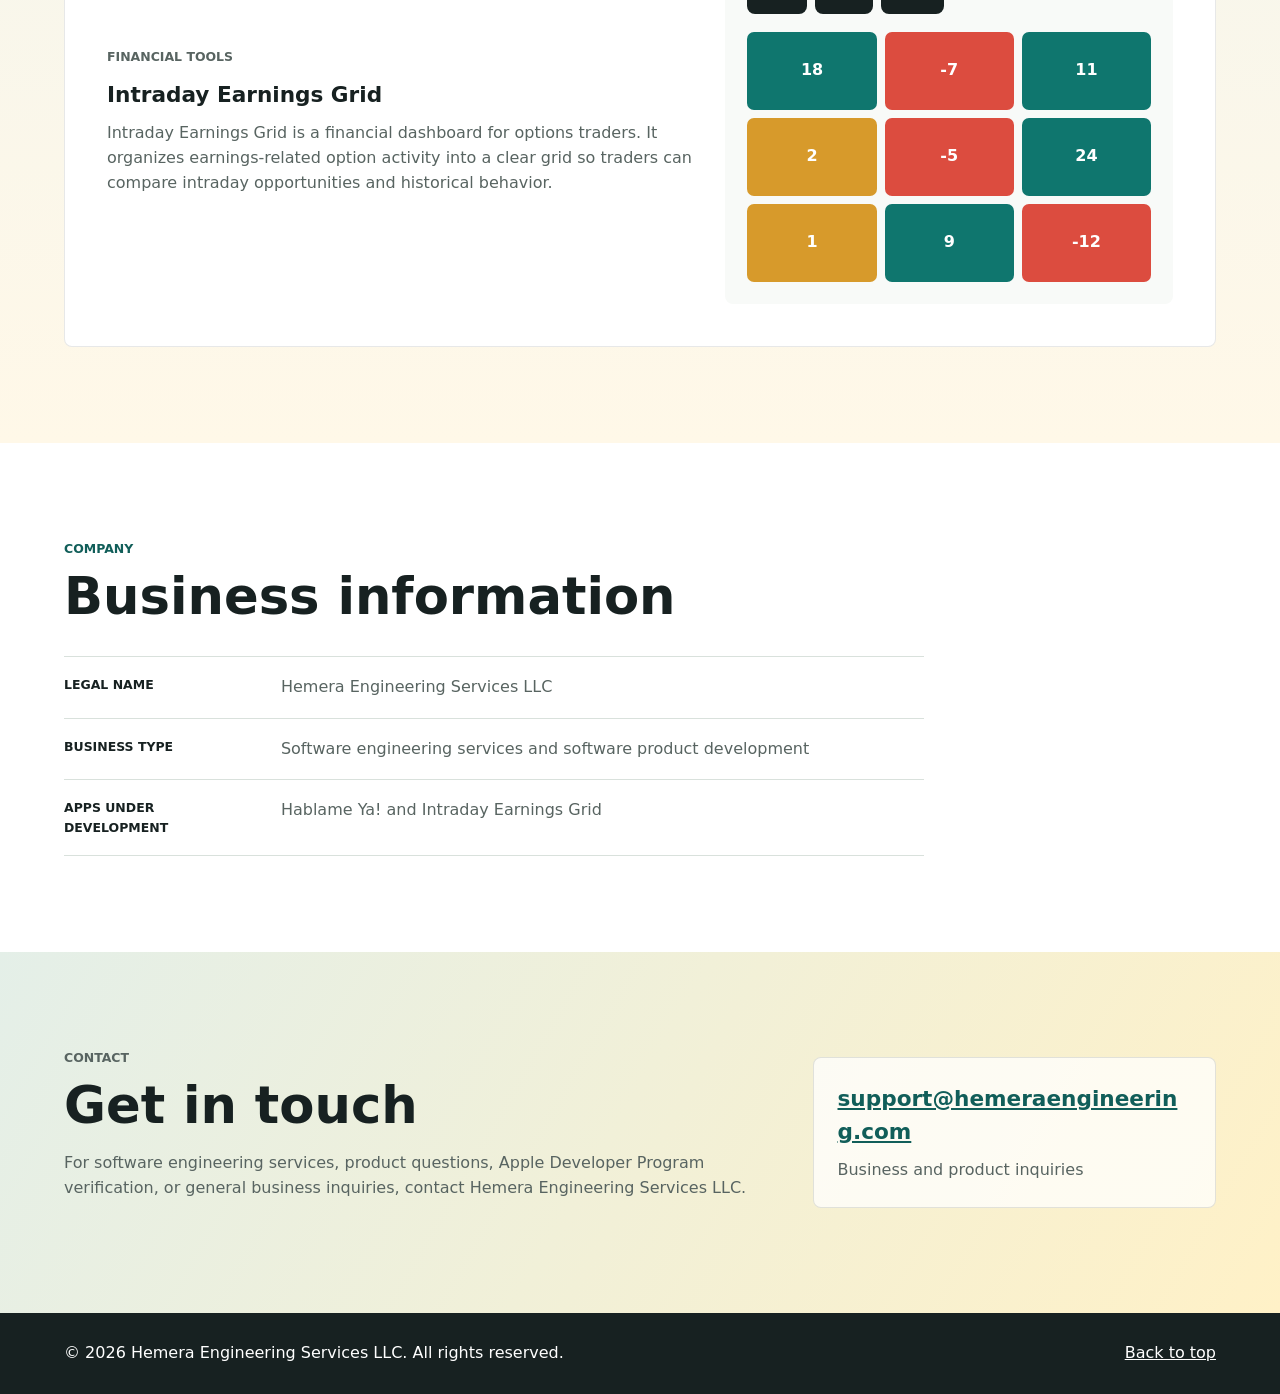
==== commit 61cf8549: "look and feel rework" ====
--- a/index.html
+++ b/index.html
@@ -20,6 +20,7 @@
         </span>
       </a>
       <nav aria-label="Primary navigation">
+        <a href="#about">About</a>
         <a href="#services">Services</a>
         <a href="#apps">Apps</a>
         <a href="#company">Company</a>
@@ -33,9 +34,9 @@
           <p class="eyebrow">Software engineering services and product development</p>
           <h1 id="hero-title">Hemera Engineering Services LLC</h1>
           <p class="hero-lede">
-            Hemera builds practical, reliable software for businesses and independent users.
-            Our work spans custom engineering engagements and focused products for language
-            learners and options traders.
+            Hemera builds software that makes complex work clearer, faster, and easier
+            to act on. Our work spans custom engineering engagements and focused products
+            for language learners and options traders.
           </p>
           <div class="hero-actions">
             <a class="button primary" href="#contact">Contact Hemera</a>
@@ -115,10 +116,35 @@
         </p>
       </section>
 
+      <section class="section about-section" id="about" aria-labelledby="about-title">
+        <div class="section-heading">
+          <p class="eyebrow">About Hemera</p>
+          <h2 id="about-title">Named for daylight, built for clarity</h2>
+        </div>
+        <div class="about-layout">
+          <div class="daybreak-mark" aria-hidden="true">
+            <span></span>
+          </div>
+          <div class="about-copy">
+            <p>
+              The name Hemera is inspired by the Greek personification of daylight.
+              That idea shapes the company in a practical way: bring clarity to complicated
+              software work, make useful systems easier to understand, and help good ideas
+              become visible through reliable engineering.
+            </p>
+            <p>
+              In services, that means thoughtful architecture, careful delivery, and clear
+              communication. In products, it means tools that help people practice language
+              with confidence and understand fast-moving financial information with less noise.
+            </p>
+          </div>
+        </div>
+      </section>
+
       <section class="section" id="services" aria-labelledby="services-title">
         <div class="section-heading">
           <p class="eyebrow">Services</p>
-          <h2 id="services-title">Engineering support for real software work</h2>
+          <h2 id="services-title">Engineering support that brings systems into focus</h2>
         </div>
         <div class="service-grid">
           <article>
--- a/styles.css
+++ b/styles.css
@@ -3,14 +3,17 @@
   --ink: #172121;
   --muted: #586461;
   --line: #d9e1dc;
-  --paper: #fbfcf9;
+  --paper: #fffdf7;
   --panel: #ffffff;
-  --sage: #dbe8df;
+  --sage: #e4efe8;
   --teal: #0f766e;
   --teal-dark: #115e59;
-  --gold: #c48a28;
+  --gold: #d79a2b;
+  --gold-soft: #fff1c7;
+  --sky: #dcecff;
   --red: #dc4c3f;
   --shadow: 0 18px 45px rgba(23, 33, 33, 0.12);
+  --glow: 0 20px 70px rgba(215, 154, 43, 0.24);
 }
 
 * {
@@ -58,15 +61,46 @@
 }
 
 .brand-mark {
+  position: relative;
+  z-index: 0;
+  isolation: isolate;
   display: grid;
   width: 42px;
   height: 42px;
   place-items: center;
   border: 1px solid var(--line);
   border-radius: 8px;
-  background: var(--ink);
+  background:
+    linear-gradient(180deg, rgba(215, 154, 43, 0.92) 0 34%, transparent 34% 45%, rgba(23, 33, 33, 0.98) 45%),
+    var(--ink);
   color: #fff;
+  font-size: 1.05rem;
   font-weight: 800;
+  line-height: 1;
+  text-align: center;
+  text-shadow: 0 1px 8px rgba(23, 33, 33, 0.65);
+  overflow: hidden;
+}
+
+.brand-mark::before {
+  position: absolute;
+  top: 6px;
+  width: 18px;
+  height: 18px;
+  border-radius: 50%;
+  background: var(--gold-soft);
+  box-shadow: 0 0 22px rgba(255, 241, 199, 0.95);
+  content: "";
+}
+
+.brand-mark::after {
+  position: absolute;
+  right: 8px;
+  bottom: 8px;
+  left: 8px;
+  height: 2px;
+  background: rgba(255, 255, 255, 0.82);
+  content: "";
 }
 
 .brand strong,
@@ -108,7 +142,8 @@
   min-height: calc(100vh - 79px);
   padding: clamp(48px, 8vw, 96px) clamp(20px, 5vw, 72px) 56px;
   background:
-    linear-gradient(120deg, rgba(219, 232, 223, 0.88), rgba(251, 252, 249, 0.65) 46%),
+    radial-gradient(circle at 18% 18%, rgba(255, 241, 199, 0.92), transparent 24%),
+    linear-gradient(120deg, rgba(228, 239, 232, 0.88), rgba(255, 253, 247, 0.65) 48%),
     linear-gradient(180deg, #fff, var(--paper));
 }
 
@@ -179,12 +214,12 @@
 }
 
 .button.primary {
-  background: var(--ink);
+  background: linear-gradient(135deg, var(--ink), #243230);
   color: #fff;
 }
 
 .button.secondary {
-  background: rgba(255, 255, 255, 0.72);
+  background: rgba(255, 255, 255, 0.78);
 }
 
 .hero-visual {
@@ -205,6 +240,7 @@
   top: 0;
   right: 8%;
   padding: 20px;
+  box-shadow: var(--shadow), var(--glow);
 }
 
 .market-preview {
@@ -433,7 +469,9 @@
 }
 
 .intro-band {
-  background: var(--ink);
+  background:
+    linear-gradient(90deg, rgba(215, 154, 43, 0.18), transparent 36%),
+    var(--ink);
   color: #fff;
 }
 
@@ -449,6 +487,77 @@
   margin-bottom: 32px;
 }
 
+.about-section {
+  background:
+    linear-gradient(180deg, #fff, var(--paper));
+}
+
+.about-layout {
+  display: grid;
+  grid-template-columns: minmax(220px, 0.36fr) minmax(0, 1fr);
+  gap: clamp(28px, 5vw, 64px);
+  align-items: center;
+  max-width: 1080px;
+}
+
+.about-copy {
+  max-width: 760px;
+}
+
+.about-copy p {
+  color: var(--muted);
+  font-size: clamp(1.04rem, 1.6vw, 1.18rem);
+}
+
+.daybreak-mark {
+  position: relative;
+  display: grid;
+  width: min(100%, 280px);
+  aspect-ratio: 1;
+  place-items: center;
+  border: 1px solid rgba(23, 33, 33, 0.1);
+  border-radius: 8px;
+  background:
+    linear-gradient(180deg, var(--sky) 0 45%, #fff 45% 47%, var(--ink) 47% 100%);
+  box-shadow: var(--glow);
+  overflow: hidden;
+}
+
+.daybreak-mark::before {
+  position: absolute;
+  top: 34px;
+  width: 112px;
+  height: 112px;
+  border-radius: 50%;
+  background: var(--gold);
+  box-shadow: 0 0 60px rgba(215, 154, 43, 0.55);
+  content: "";
+}
+
+.daybreak-mark::after {
+  position: absolute;
+  right: 38px;
+  bottom: 64px;
+  left: 38px;
+  height: 4px;
+  background: rgba(255, 255, 255, 0.84);
+  content: "";
+}
+
+.daybreak-mark span {
+  position: relative;
+  z-index: 1;
+  color: #fff;
+  font-size: 6rem;
+  font-weight: 900;
+  line-height: 1;
+  text-shadow: 0 4px 24px rgba(23, 33, 33, 0.45);
+}
+
+.daybreak-mark span::before {
+  content: "H";
+}
+
 .service-grid {
   display: grid;
   grid-template-columns: repeat(3, 1fr);
@@ -471,7 +580,8 @@
 }
 
 .apps-section {
-  background: #eef4f0;
+  background:
+    linear-gradient(180deg, #eef4f0, #fff8e8);
 }
 
 .app-list {
@@ -559,20 +669,21 @@
 
 .company-facts {
   display: grid;
-  grid-template-columns: repeat(2, 1fr);
-  gap: 14px;
+  gap: 0;
+  max-width: 860px;
   margin: 0;
+  border-top: 1px solid var(--line);
 }
 
 .company-facts div {
-  padding: 22px;
-  border: 1px solid var(--line);
-  border-radius: 8px;
-  background: var(--paper);
+  display: grid;
+  grid-template-columns: minmax(180px, 0.3fr) minmax(0, 1fr);
+  gap: 24px;
+  padding: 18px 0;
+  border-bottom: 1px solid var(--line);
 }
 
 .company-facts dt {
-  margin-bottom: 8px;
   font-size: 0.78rem;
   font-weight: 800;
   text-transform: uppercase;
@@ -587,7 +698,8 @@
   grid-template-columns: minmax(0, 1fr) minmax(280px, 0.56fr);
   gap: 28px;
   align-items: center;
-  background: var(--sage);
+  background:
+    linear-gradient(120deg, var(--sage), var(--gold-soft));
 }
 
 address {
@@ -627,6 +739,7 @@
 @media (max-width: 900px) {
   .hero,
   .app-panel,
+  .about-layout,
   .contact-section {
     grid-template-columns: 1fr;
   }
@@ -644,9 +757,13 @@
     min-height: 620px;
   }
 
-  .service-grid,
-  .company-facts {
+  .service-grid {
     grid-template-columns: 1fr;
+  }
+
+  .company-facts div {
+    grid-template-columns: 1fr;
+    gap: 6px;
   }
 }
 
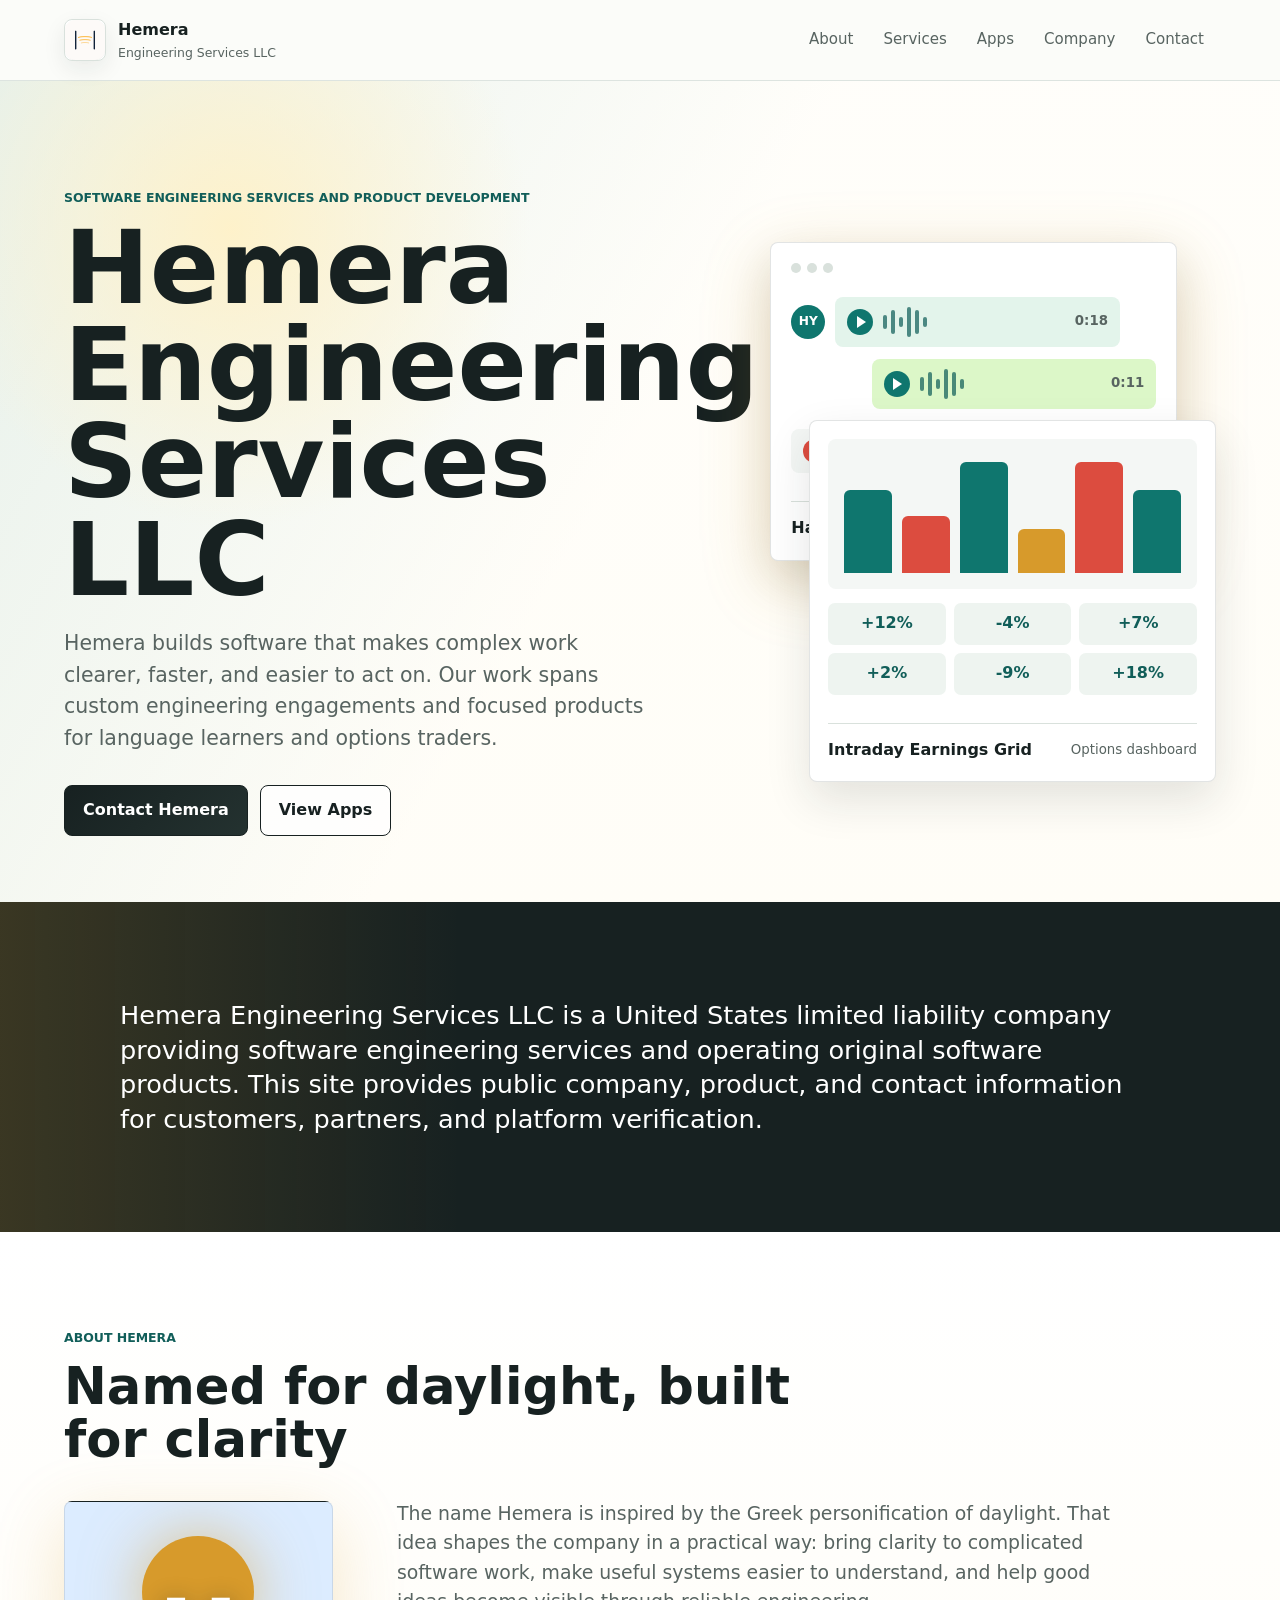
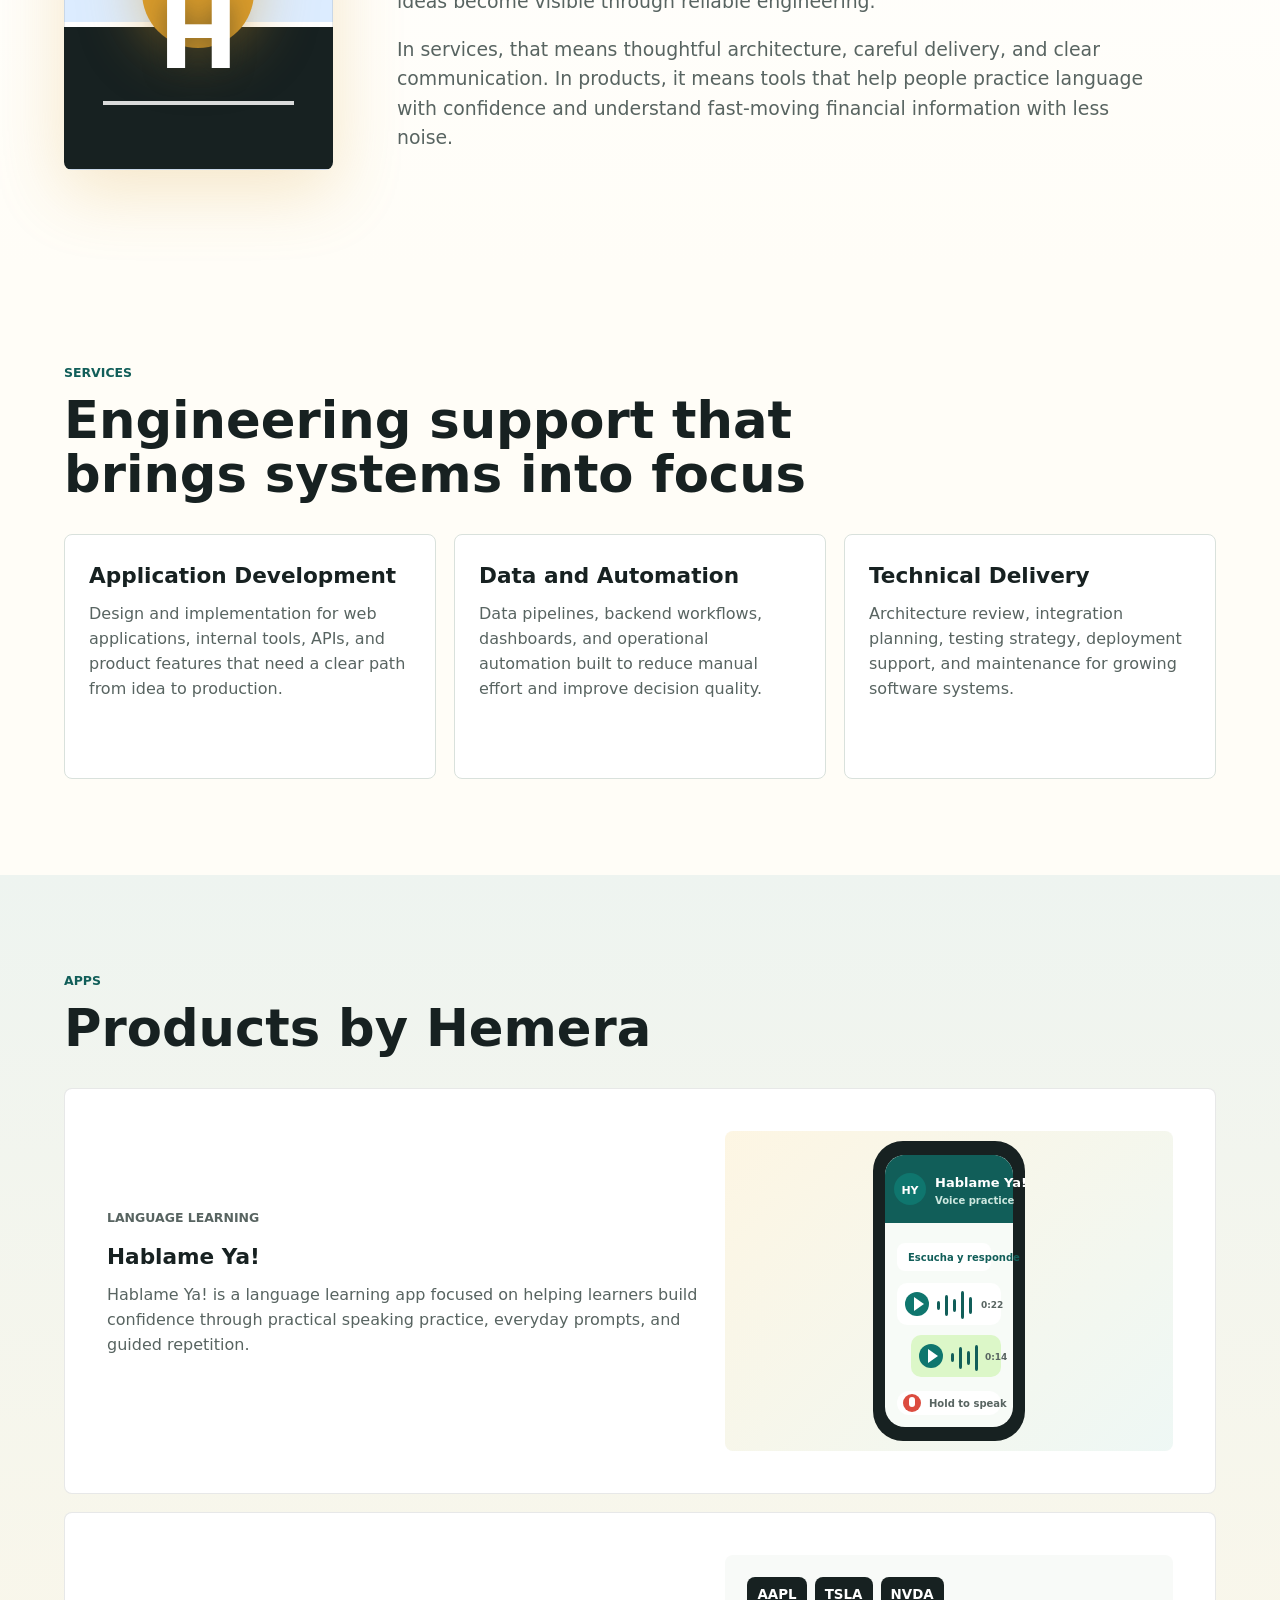
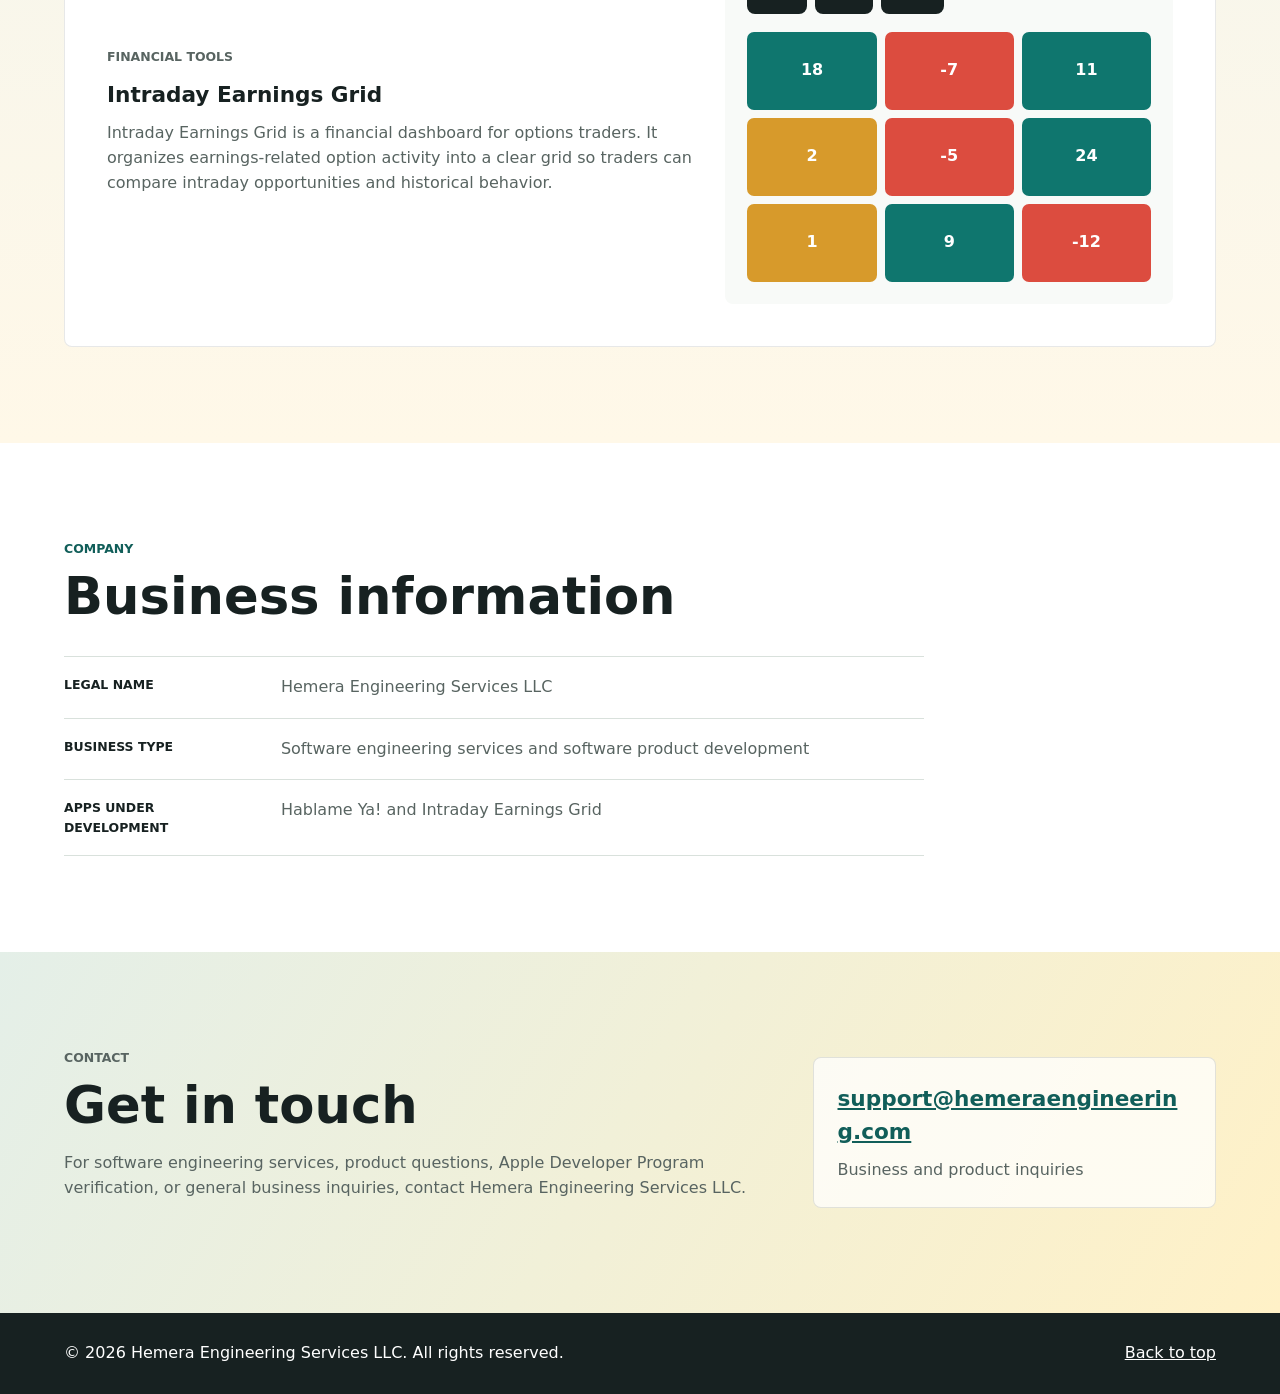
==== commit 0565217e: "logo" ====
--- a/index.html
+++ b/index.html
@@ -8,12 +8,13 @@
       name="description"
       content="Hemera Engineering Services LLC provides software engineering services and builds Hablame Ya! and Intraday Earnings Grid."
     >
+    <link rel="icon" href="assets/hemera-logo.png">
     <link rel="stylesheet" href="styles.css">
   </head>
   <body>
     <header class="site-header">
       <a class="brand" href="#top" aria-label="Hemera Engineering Services LLC home">
-        <span class="brand-mark" aria-hidden="true">H</span>
+        <img class="brand-mark" src="assets/hemera-logo.png" alt="" width="42" height="42">
         <span>
           <strong>Hemera</strong>
           <small>Engineering Services LLC</small>
--- a/styles.css
+++ b/styles.css
@@ -61,46 +61,13 @@
 }
 
 .brand-mark {
-  position: relative;
-  z-index: 0;
-  isolation: isolate;
-  display: grid;
   width: 42px;
   height: 42px;
-  place-items: center;
   border: 1px solid var(--line);
   border-radius: 8px;
-  background:
-    linear-gradient(180deg, rgba(215, 154, 43, 0.92) 0 34%, transparent 34% 45%, rgba(23, 33, 33, 0.98) 45%),
-    var(--ink);
-  color: #fff;
-  font-size: 1.05rem;
-  font-weight: 800;
-  line-height: 1;
-  text-align: center;
-  text-shadow: 0 1px 8px rgba(23, 33, 33, 0.65);
-  overflow: hidden;
-}
-
-.brand-mark::before {
-  position: absolute;
-  top: 6px;
-  width: 18px;
-  height: 18px;
-  border-radius: 50%;
-  background: var(--gold-soft);
-  box-shadow: 0 0 22px rgba(255, 241, 199, 0.95);
-  content: "";
-}
-
-.brand-mark::after {
-  position: absolute;
-  right: 8px;
-  bottom: 8px;
-  left: 8px;
-  height: 2px;
-  background: rgba(255, 255, 255, 0.82);
-  content: "";
+  background: #fff;
+  box-shadow: 0 8px 22px rgba(23, 33, 33, 0.08);
+  object-fit: cover;
 }
 
 .brand strong,
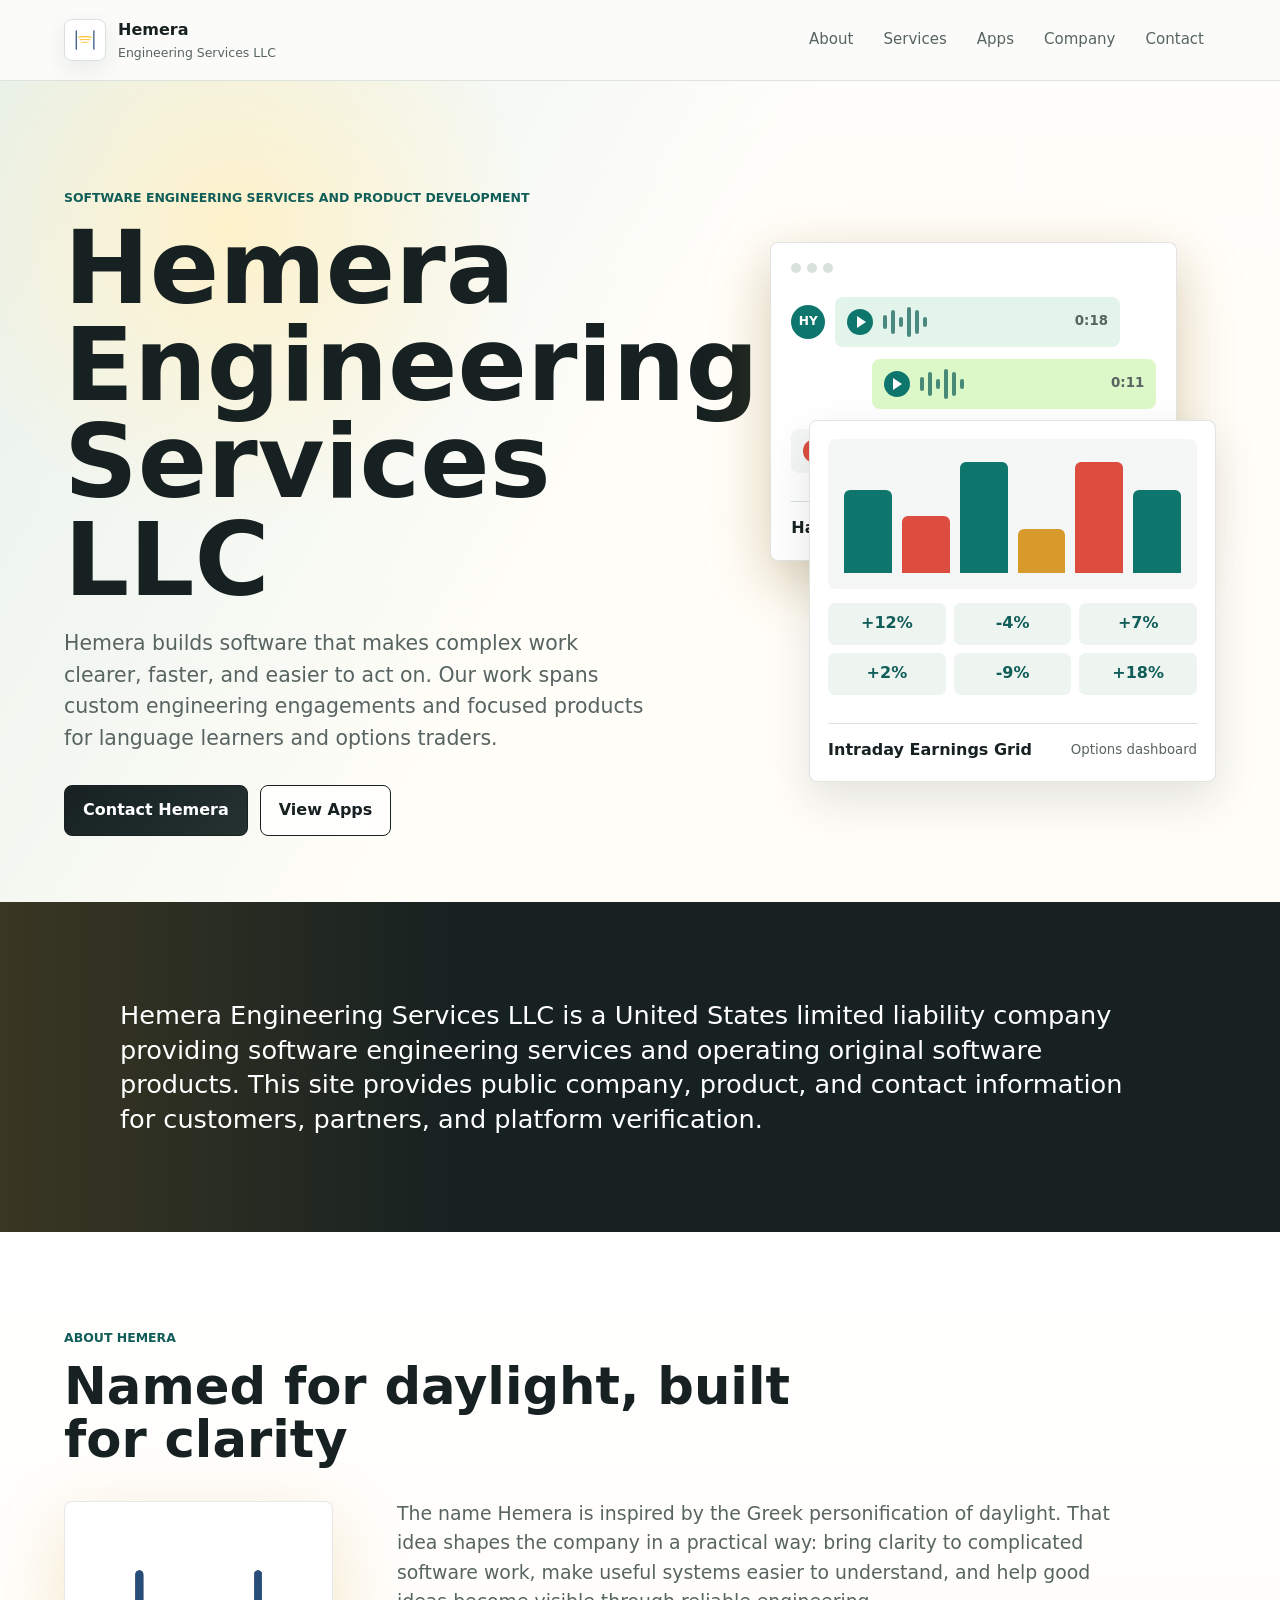
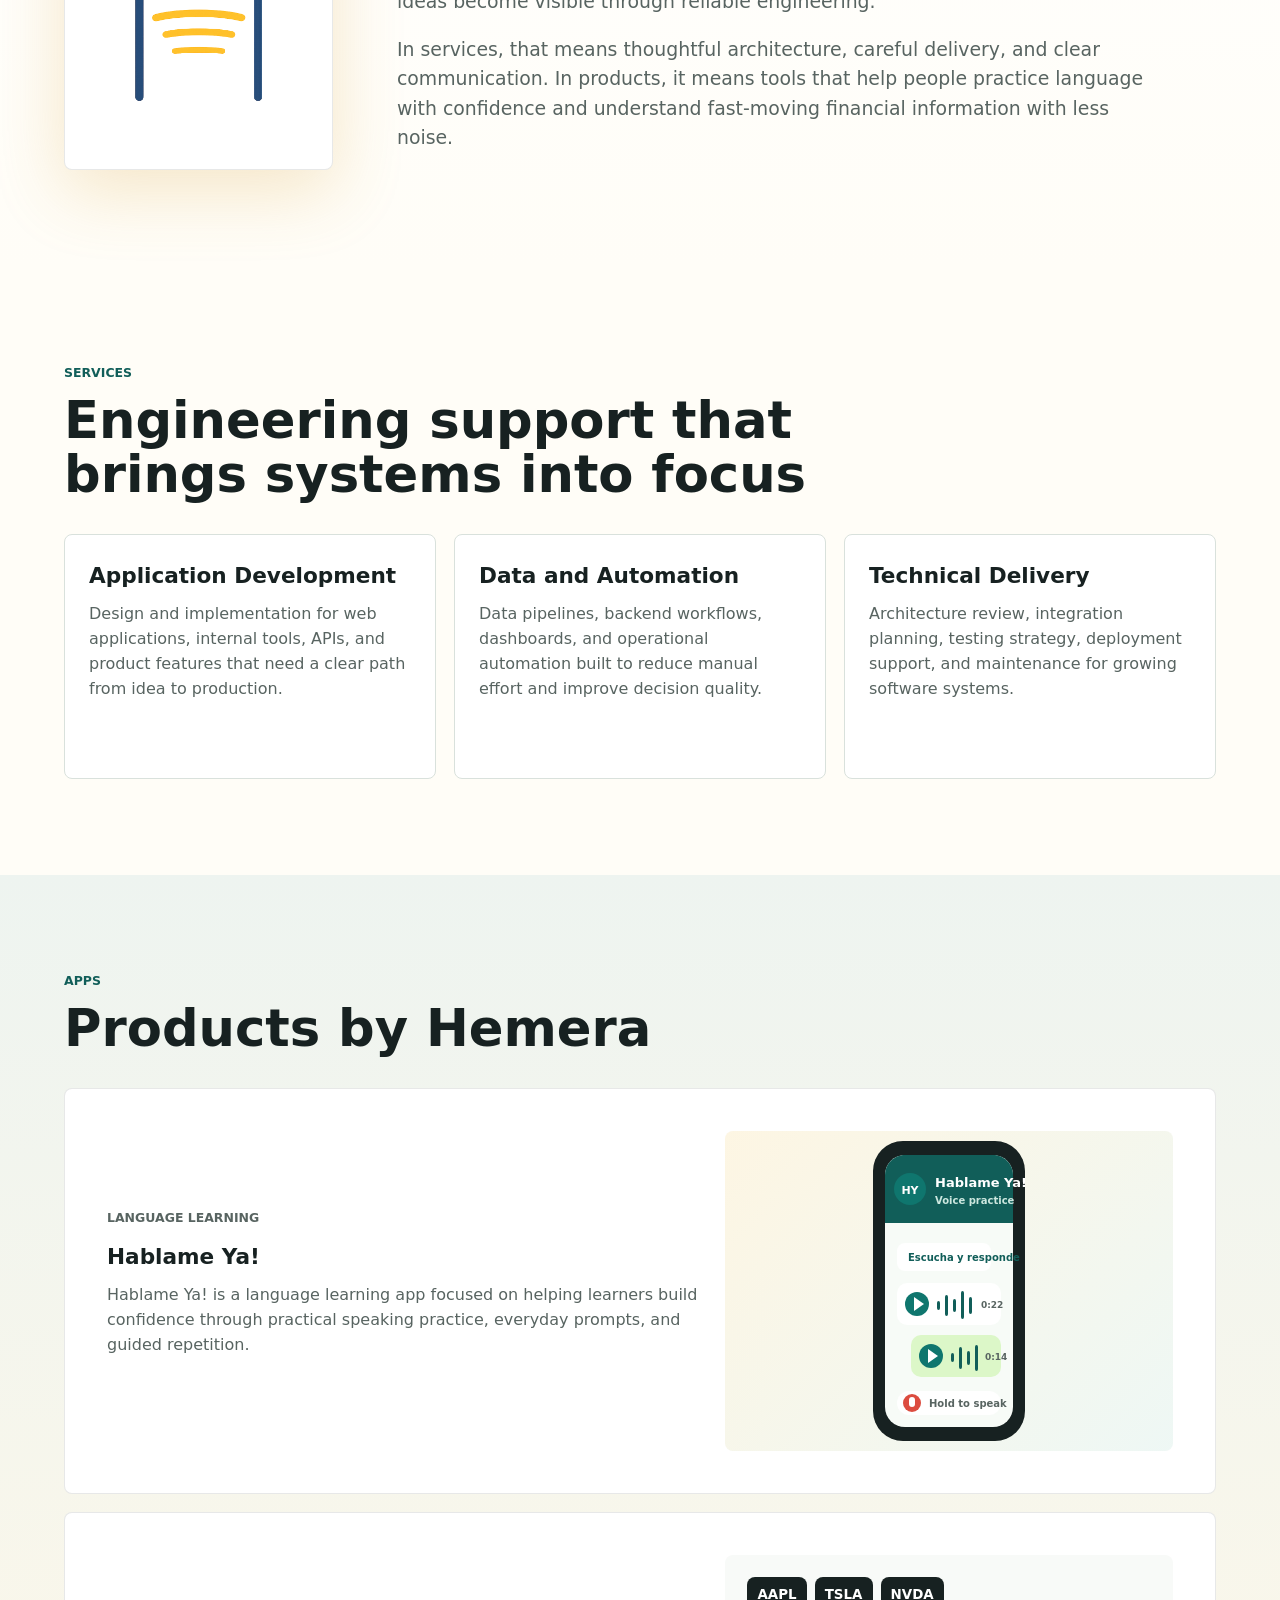
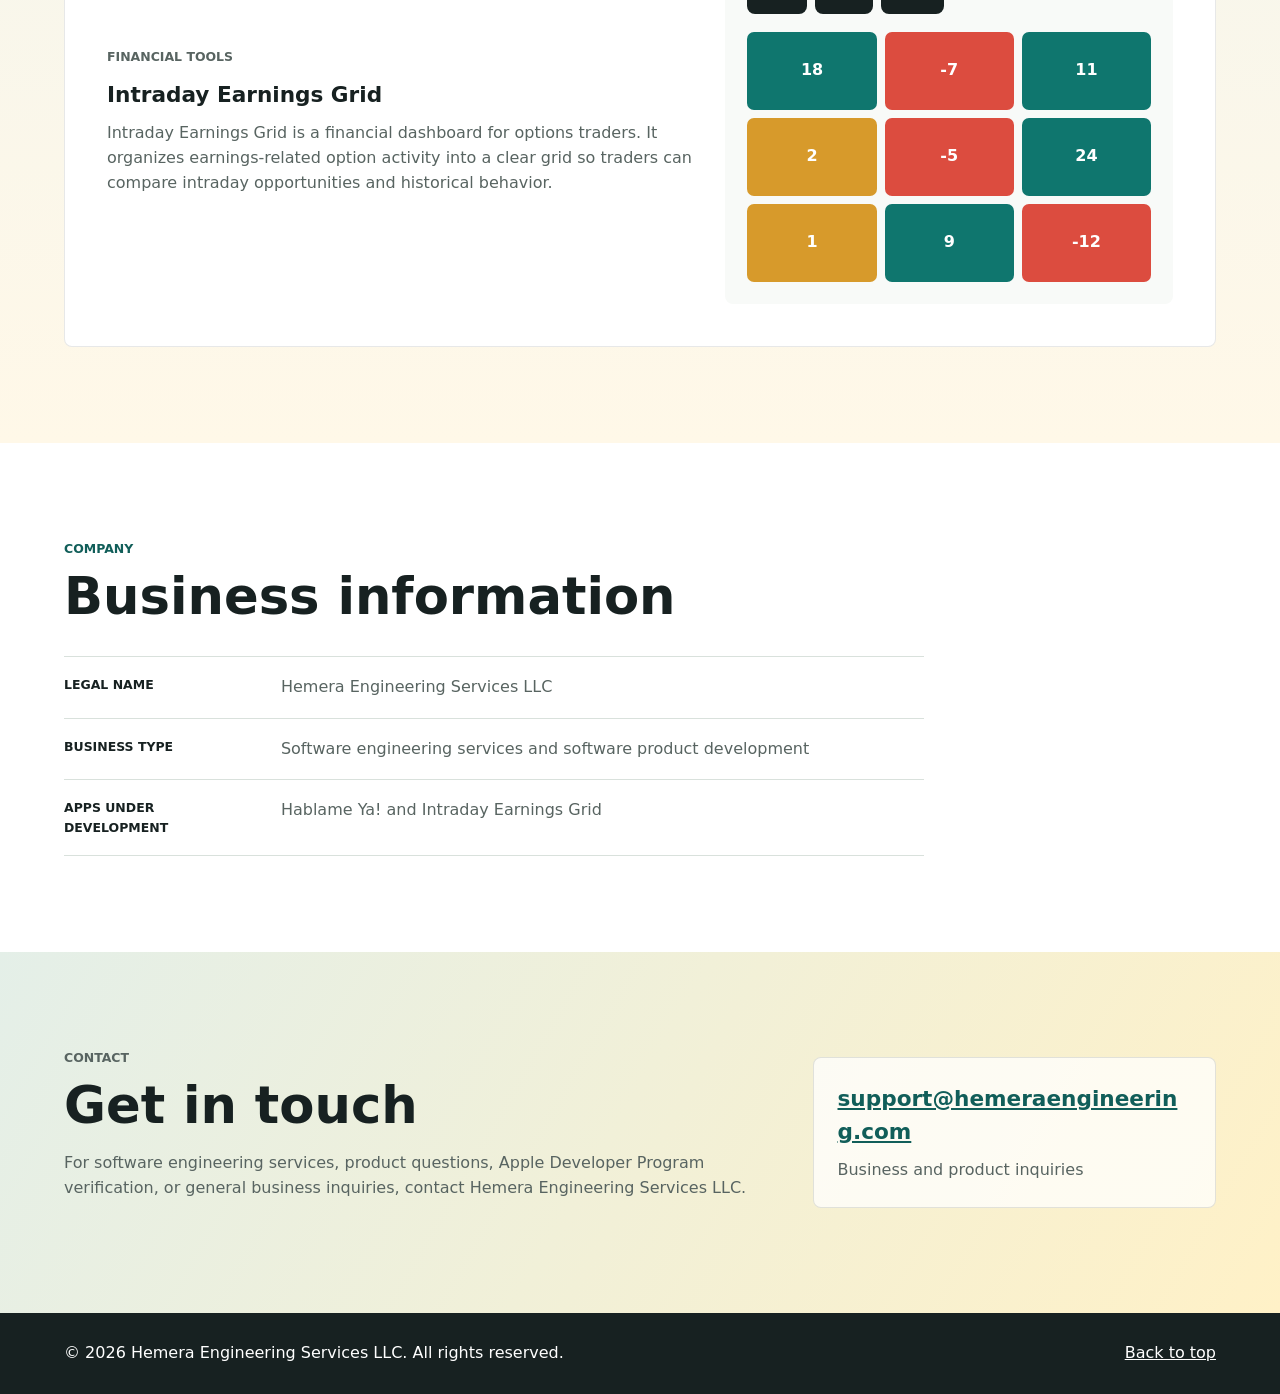
==== commit 98342c96: "image" ====
--- a/index.html
+++ b/index.html
@@ -123,8 +123,8 @@
           <h2 id="about-title">Named for daylight, built for clarity</h2>
         </div>
         <div class="about-layout">
-          <div class="daybreak-mark" aria-hidden="true">
-            <span></span>
+          <div class="about-logo-wrap" aria-hidden="true">
+            <img src="assets/hemera-logo.png" alt="" width="280" height="280">
           </div>
           <div class="about-copy">
             <p>
--- a/styles.css
+++ b/styles.css
@@ -476,53 +476,24 @@
   font-size: clamp(1.04rem, 1.6vw, 1.18rem);
 }
 
-.daybreak-mark {
-  position: relative;
-  display: grid;
+.about-logo-wrap {
+  display: flex;
+  align-items: center;
+  justify-content: center;
   width: min(100%, 280px);
   aspect-ratio: 1;
-  place-items: center;
   border: 1px solid rgba(23, 33, 33, 0.1);
   border-radius: 8px;
-  background:
-    linear-gradient(180deg, var(--sky) 0 45%, #fff 45% 47%, var(--ink) 47% 100%);
+  background: #fff;
   box-shadow: var(--glow);
   overflow: hidden;
 }
 
-.daybreak-mark::before {
-  position: absolute;
-  top: 34px;
-  width: 112px;
-  height: 112px;
-  border-radius: 50%;
-  background: var(--gold);
-  box-shadow: 0 0 60px rgba(215, 154, 43, 0.55);
-  content: "";
-}
-
-.daybreak-mark::after {
-  position: absolute;
-  right: 38px;
-  bottom: 64px;
-  left: 38px;
-  height: 4px;
-  background: rgba(255, 255, 255, 0.84);
-  content: "";
-}
-
-.daybreak-mark span {
-  position: relative;
-  z-index: 1;
-  color: #fff;
-  font-size: 6rem;
-  font-weight: 900;
-  line-height: 1;
-  text-shadow: 0 4px 24px rgba(23, 33, 33, 0.45);
-}
-
-.daybreak-mark span::before {
-  content: "H";
+.about-logo-wrap img {
+  display: block;
+  width: 100%;
+  height: 100%;
+  object-fit: cover;
 }
 
 .service-grid {
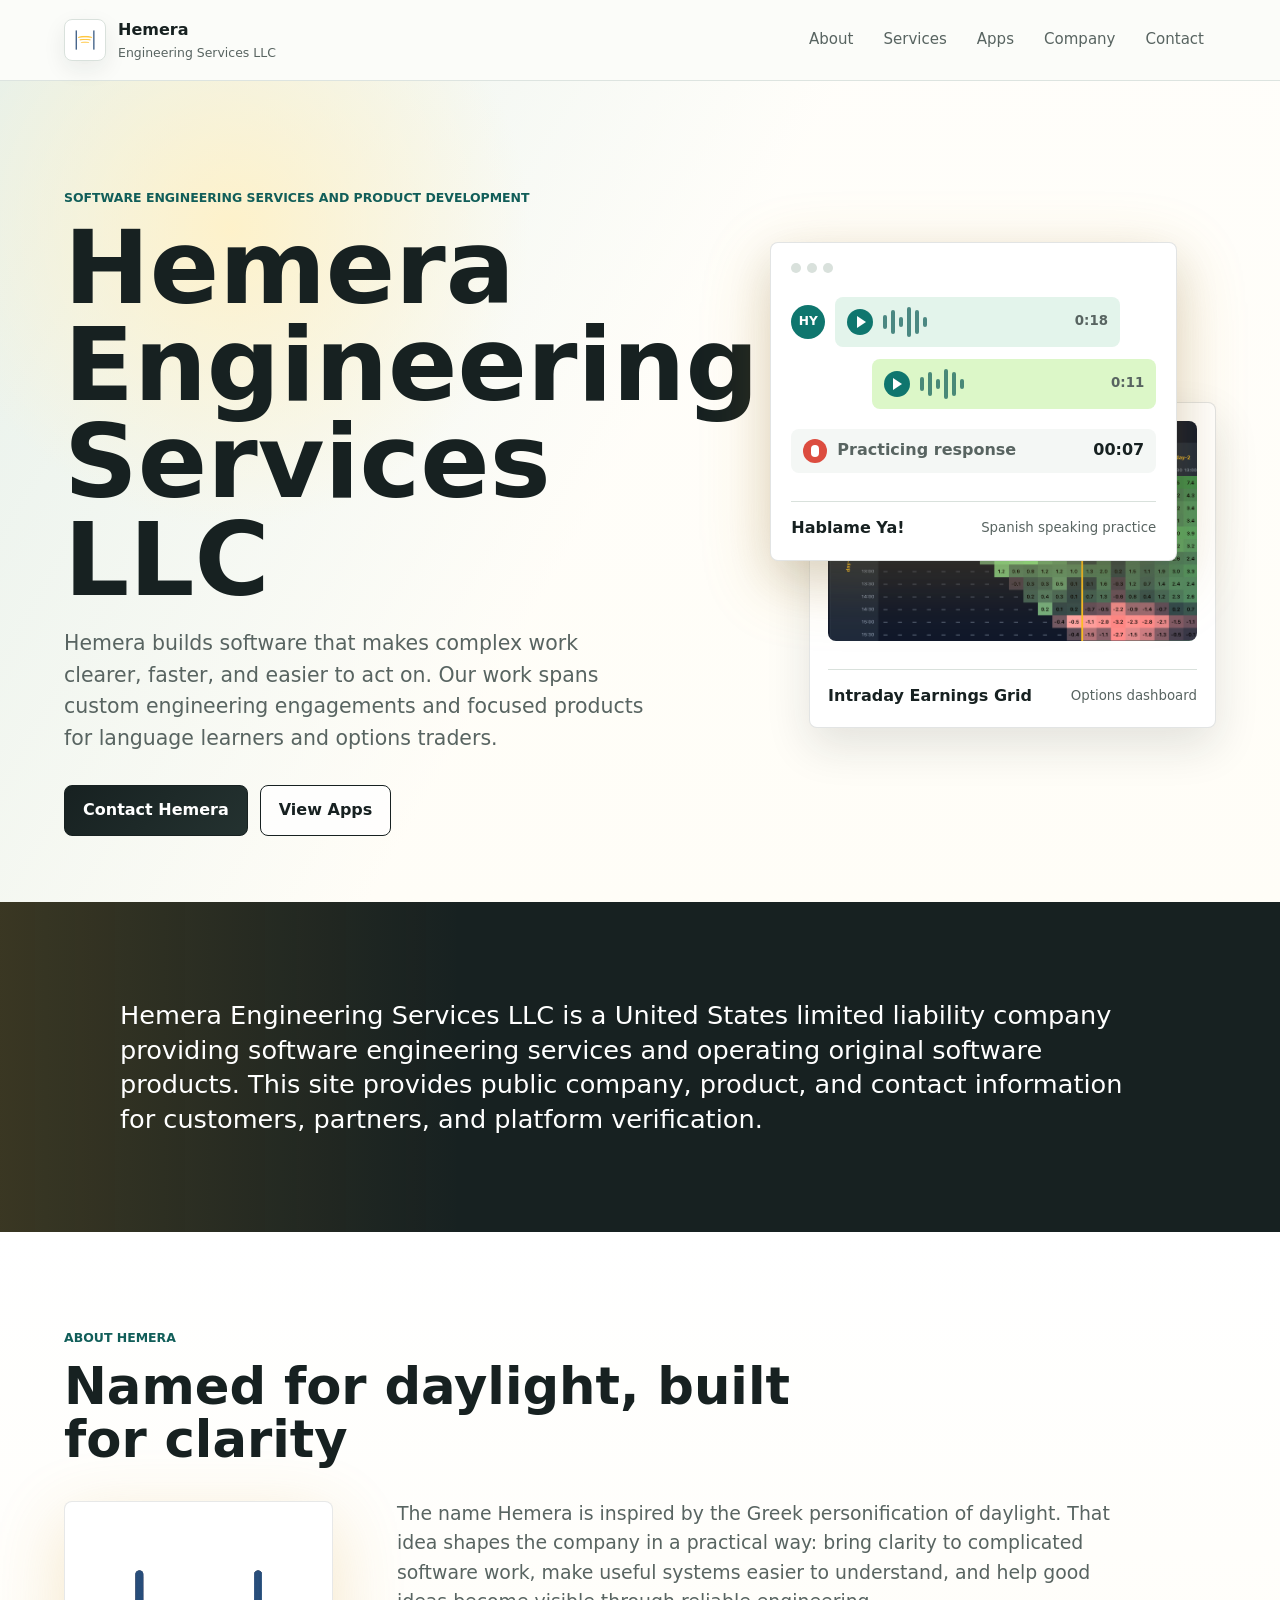
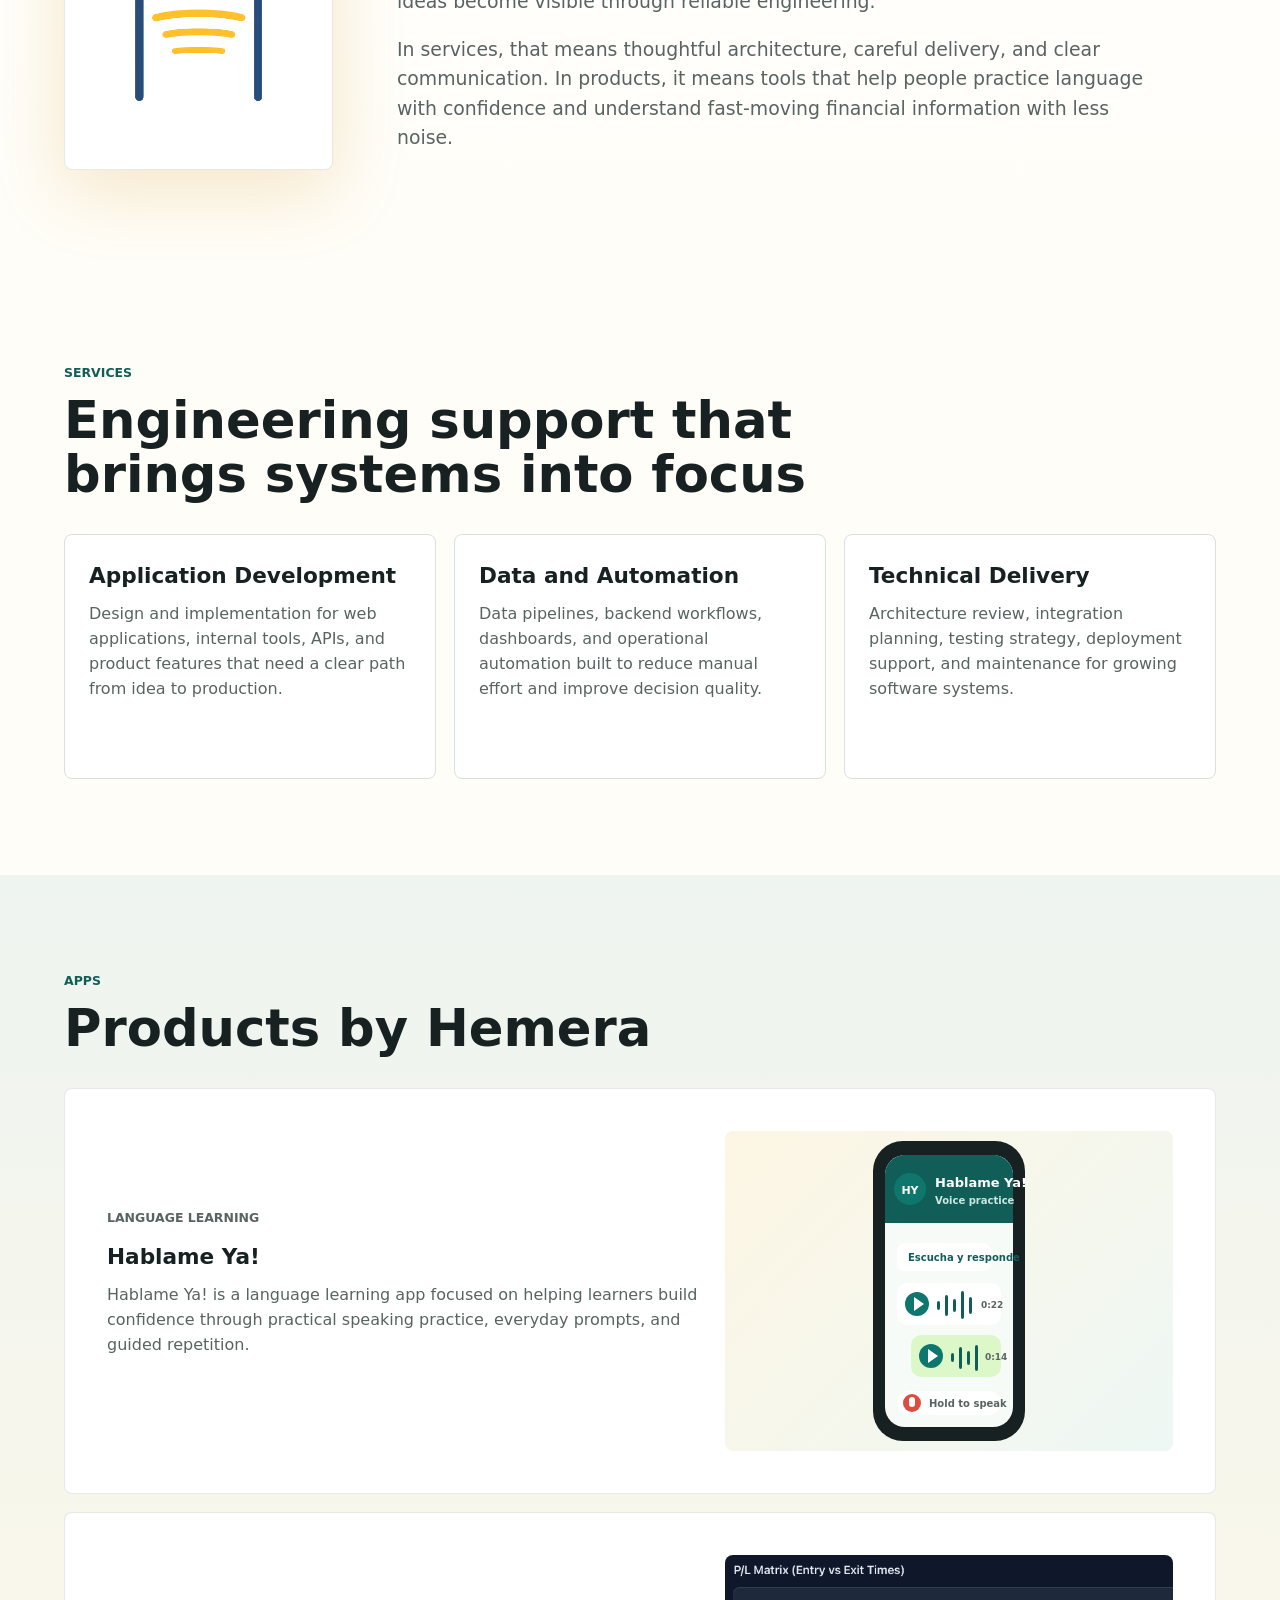
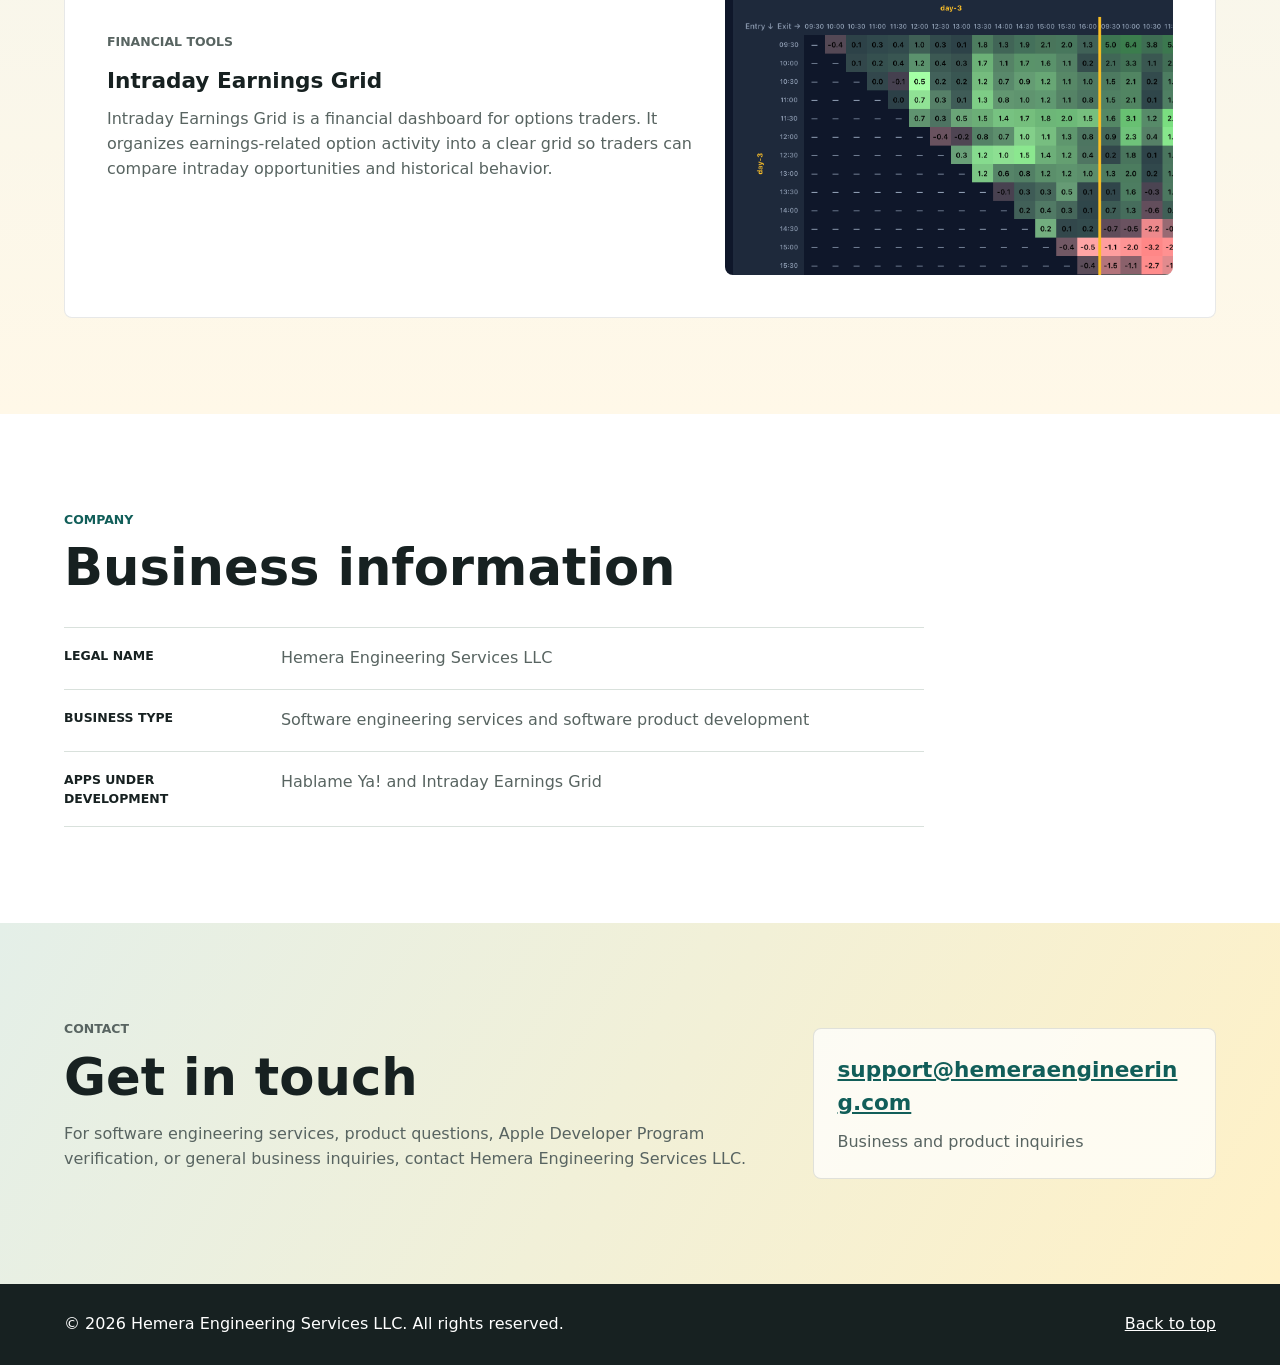
==== commit 38bf6a07: "ieg images" ====
--- a/index.html
+++ b/index.html
@@ -8,7 +8,7 @@
       name="description"
       content="Hemera Engineering Services LLC provides software engineering services and builds Hablame Ya! and Intraday Earnings Grid."
     >
-    <link rel="icon" href="assets/hemera-logo.png">
+    <link rel="icon" href="assets/favicon.svg" type="image/svg+xml">
     <link rel="stylesheet" href="styles.css">
   </head>
   <body>
@@ -84,22 +84,13 @@
             </div>
           </div>
           <div class="device market-preview">
-            <div class="chart-grid">
-              <span class="up"></span>
-              <span class="down"></span>
-              <span class="up tall"></span>
-              <span class="flat"></span>
-              <span class="down tall"></span>
-              <span class="up"></span>
-            </div>
-            <div class="matrix">
-              <span>+12%</span>
-              <span>-4%</span>
-              <span>+7%</span>
-              <span>+2%</span>
-              <span>-9%</span>
-              <span>+18%</span>
-            </div>
+            <img
+              class="market-preview-image"
+              src="assets/ieg.png"
+              alt="Intraday Earnings Grid dashboard"
+              width="1652"
+              height="974"
+            />
             <div class="progress-strip">
               <strong>Intraday Earnings Grid</strong>
               <small>Options dashboard</small>
@@ -239,23 +230,14 @@
                 compare intraday opportunities and historical behavior.
               </p>
             </div>
-            <div class="app-shot dashboard-shot" aria-hidden="true">
-              <div class="dash-toolbar">
-                <span>AAPL</span>
-                <span>TSLA</span>
-                <span>NVDA</span>
-              </div>
-              <div class="heatmap">
-                <span class="gain">18</span>
-                <span class="loss">-7</span>
-                <span class="gain">11</span>
-                <span class="flat">2</span>
-                <span class="loss">-5</span>
-                <span class="gain">24</span>
-                <span class="flat">1</span>
-                <span class="gain">9</span>
-                <span class="loss">-12</span>
-              </div>
+            <div class="app-shot dashboard-shot">
+              <img
+                src="assets/ieg.png"
+                alt="Intraday Earnings Grid dashboard"
+                loading="lazy"
+                width="1652"
+                height="974"
+              />
             </div>
           </article>
         </div>
--- a/styles.css
+++ b/styles.css
@@ -206,13 +206,15 @@
 .language-preview {
   top: 0;
   right: 8%;
+  z-index: 2;
   padding: 20px;
   box-shadow: var(--shadow), var(--glow);
 }
 
 .market-preview {
   right: 0;
-  bottom: 0;
+  bottom: 54px;
+  z-index: 1;
   padding: 18px;
 }
 
@@ -377,58 +379,13 @@
   text-align: right;
 }
 
-.chart-grid {
-  display: grid;
-  grid-template-columns: repeat(6, 1fr);
-  align-items: end;
-  gap: 10px;
-  height: 150px;
-  padding: 16px;
-  border-radius: 8px;
-  background: #f4f7f5;
-}
-
-.chart-grid span {
-  min-height: 44px;
-  border-radius: 6px 6px 0 0;
-}
-
-.chart-grid .up {
-  height: 70%;
-  background: var(--teal);
-}
-
-.chart-grid .down {
-  height: 48%;
-  background: var(--red);
-}
-
-.chart-grid .flat {
-  height: 32%;
-  background: var(--gold);
-}
-
-.chart-grid .tall {
-  height: 94%;
-}
-
-.matrix,
-.heatmap {
-  display: grid;
-  grid-template-columns: repeat(3, 1fr);
-  gap: 8px;
-  margin-top: 14px;
-}
-
-.matrix span,
-.heatmap span {
-  display: grid;
-  min-height: 42px;
-  place-items: center;
-  border-radius: 7px;
-  background: #eef4f0;
-  color: var(--teal-dark);
-  font-weight: 800;
+.market-preview-image {
+  display: block;
+  width: 100%;
+  height: 220px;
+  border-radius: 8px;
+  object-fit: cover;
+  object-position: 86% 14%;
 }
 
 .section {
@@ -560,45 +517,13 @@
   height: auto;
 }
 
-.dashboard-shot {
-  padding: 22px;
-}
-
-.dash-toolbar {
-  display: flex;
-  gap: 8px;
-  margin-bottom: 18px;
-}
-
-.dash-toolbar span {
-  padding: 8px 10px;
-  border-radius: 8px;
-  background: var(--ink);
-  color: #fff;
-  font-size: 0.84rem;
-  font-weight: 800;
-}
-
-.heatmap {
-  margin-top: 0;
-  grid-template-columns: repeat(3, 1fr);
-}
-
-.heatmap span {
-  min-height: 78px;
-  color: #fff;
-}
-
-.heatmap .gain {
-  background: var(--teal);
-}
-
-.heatmap .loss {
-  background: var(--red);
-}
-
-.heatmap .flat {
-  background: var(--gold);
+.dashboard-shot img {
+  display: block;
+  width: 100%;
+  height: 100%;
+  min-height: 320px;
+  object-fit: cover;
+  object-position: left top;
 }
 
 .company-section {
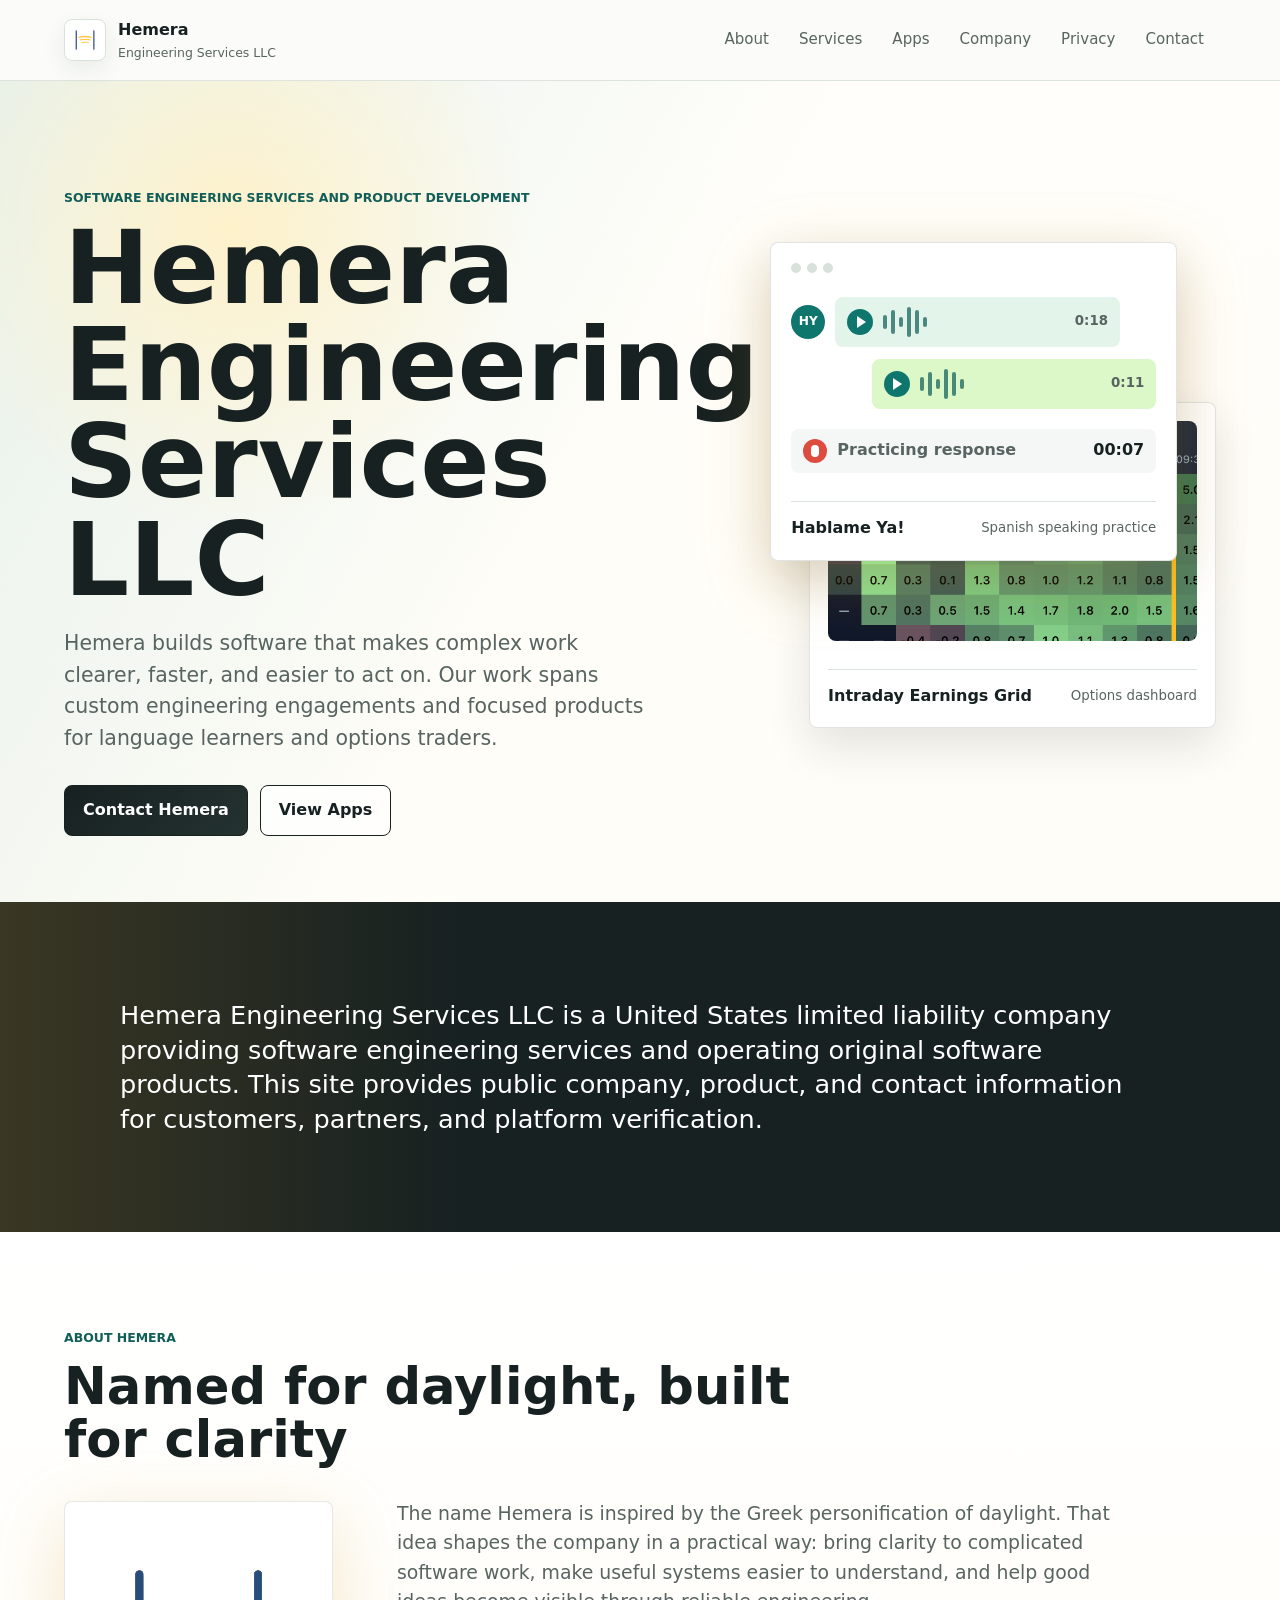
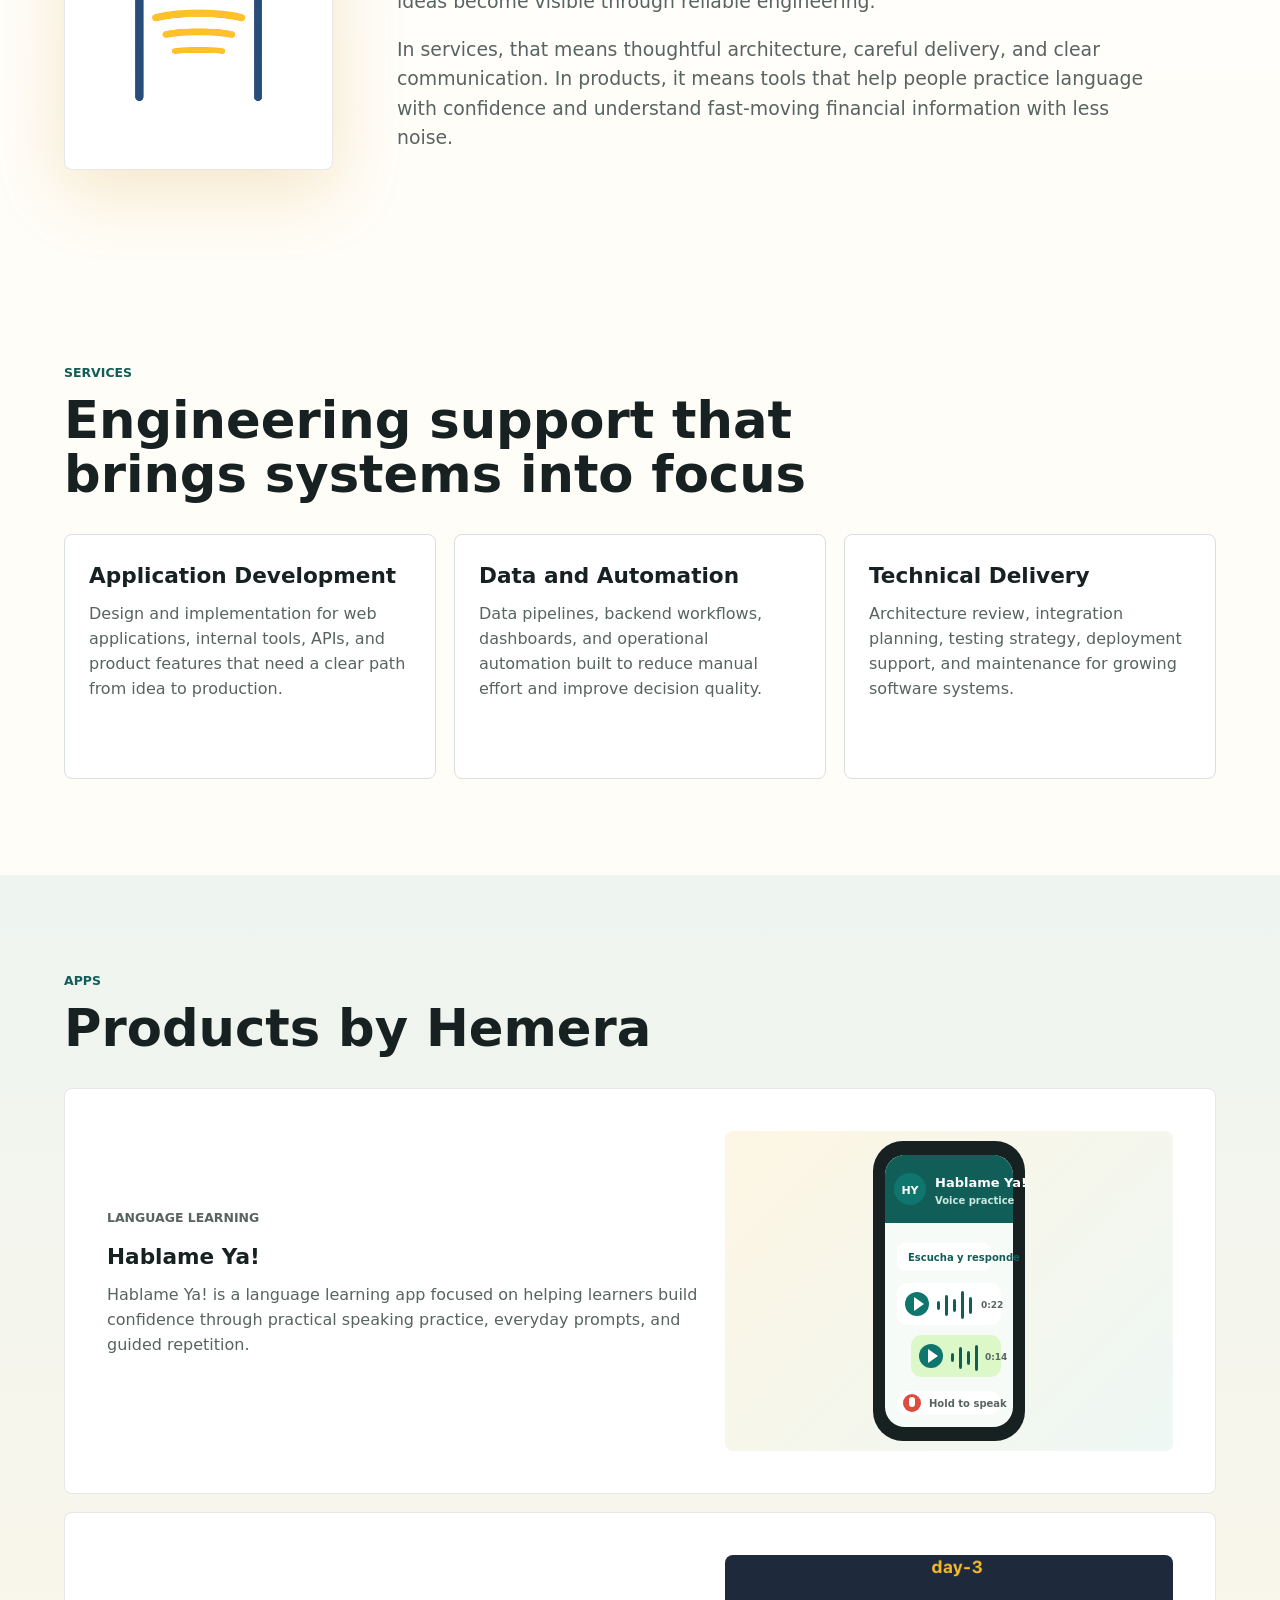
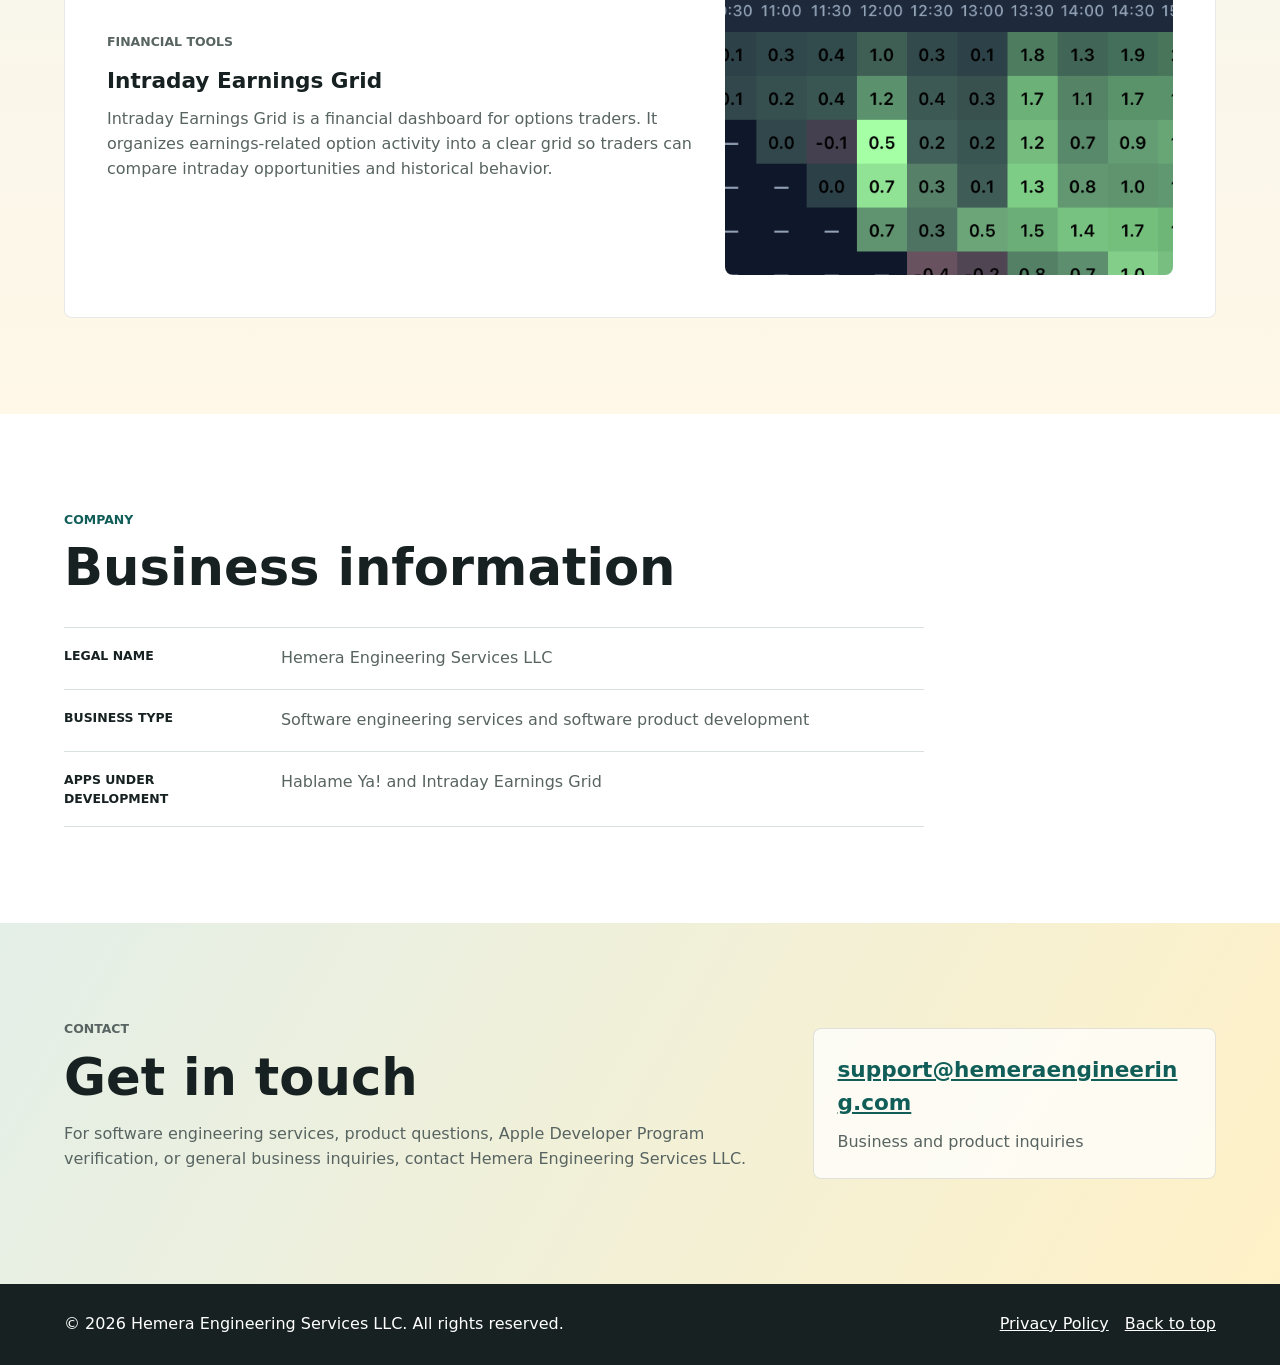
==== commit 2cc0567c: "privacy policy" ====
--- a/index.html
+++ b/index.html
@@ -25,6 +25,7 @@
         <a href="#services">Services</a>
         <a href="#apps">Apps</a>
         <a href="#company">Company</a>
+        <a href="privacy.html">Privacy</a>
         <a href="#contact">Contact</a>
       </nav>
     </header>
@@ -282,7 +283,10 @@
 
     <footer class="site-footer">
       <p>&copy; <span id="year">2026</span> Hemera Engineering Services LLC. All rights reserved.</p>
-      <a href="#top">Back to top</a>
+      <div class="footer-links">
+        <a href="privacy.html">Privacy Policy</a>
+        <a href="#top">Back to top</a>
+      </div>
     </footer>
   </body>
 </html>
--- a/styles.css
+++ b/styles.css
@@ -599,6 +599,63 @@
   margin: 0;
 }
 
+.footer-links {
+  display: flex;
+  flex-wrap: wrap;
+  gap: 16px;
+}
+
+.legal-hero {
+  padding: clamp(54px, 8vw, 104px) clamp(20px, 5vw, 72px) clamp(36px, 6vw, 68px);
+  background:
+    linear-gradient(120deg, rgba(228, 239, 232, 0.92), rgba(255, 241, 199, 0.6)),
+    #fff;
+}
+
+.legal-hero h1 {
+  max-width: 980px;
+  font-size: clamp(2.5rem, 6vw, 5.5rem);
+}
+
+.legal-hero p {
+  max-width: 900px;
+  color: var(--muted);
+  font-size: clamp(1.04rem, 1.8vw, 1.2rem);
+}
+
+.legal-updated {
+  margin-bottom: 22px;
+  color: var(--teal-dark);
+  font-weight: 800;
+}
+
+.legal-content {
+  display: grid;
+  gap: 28px;
+  max-width: 980px;
+  padding: clamp(42px, 7vw, 82px) clamp(20px, 5vw, 72px);
+}
+
+.legal-content article {
+  padding-bottom: 28px;
+  border-bottom: 1px solid var(--line);
+}
+
+.legal-content h2 {
+  margin-bottom: 12px;
+  font-size: clamp(1.45rem, 2.4vw, 2.1rem);
+}
+
+.legal-content p,
+.legal-content li {
+  color: var(--muted);
+}
+
+.legal-content a {
+  color: var(--teal-dark);
+  font-weight: 800;
+}
+
 @media (max-width: 900px) {
   .hero,
   .app-panel,
